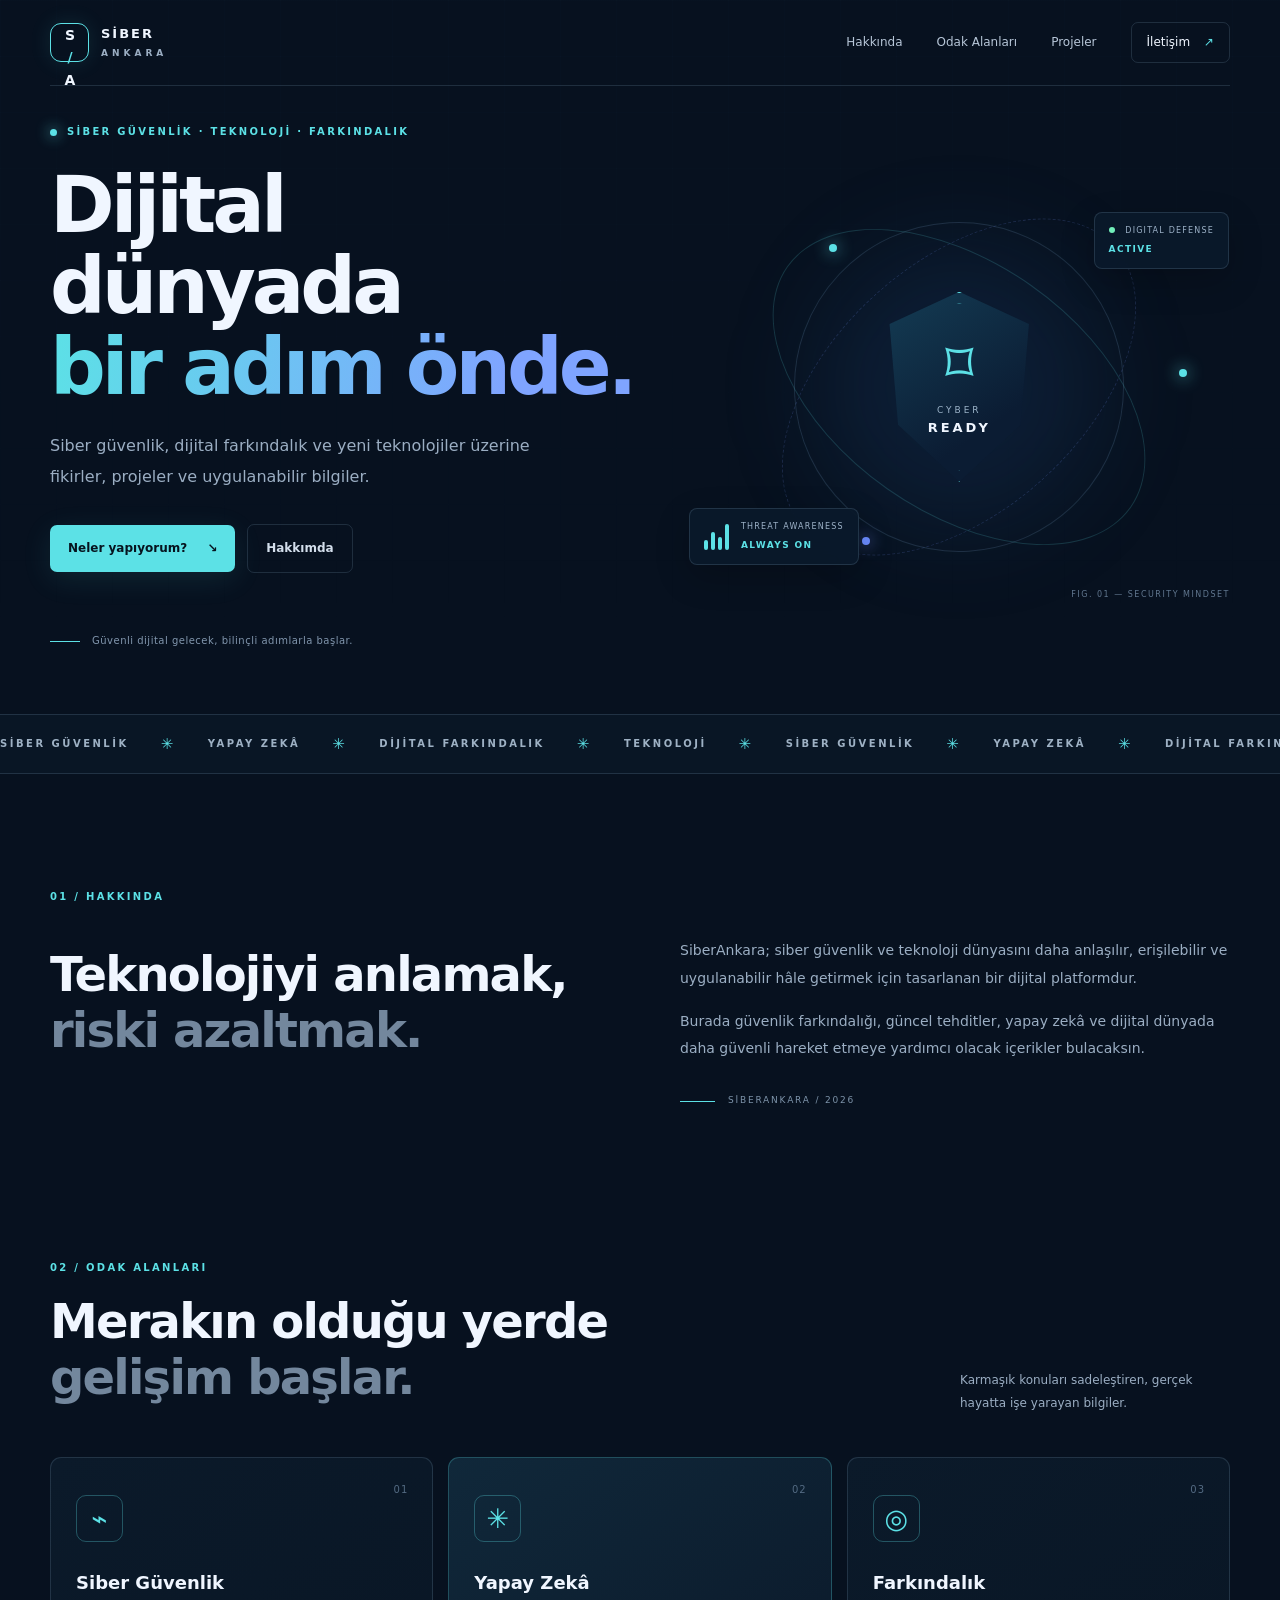
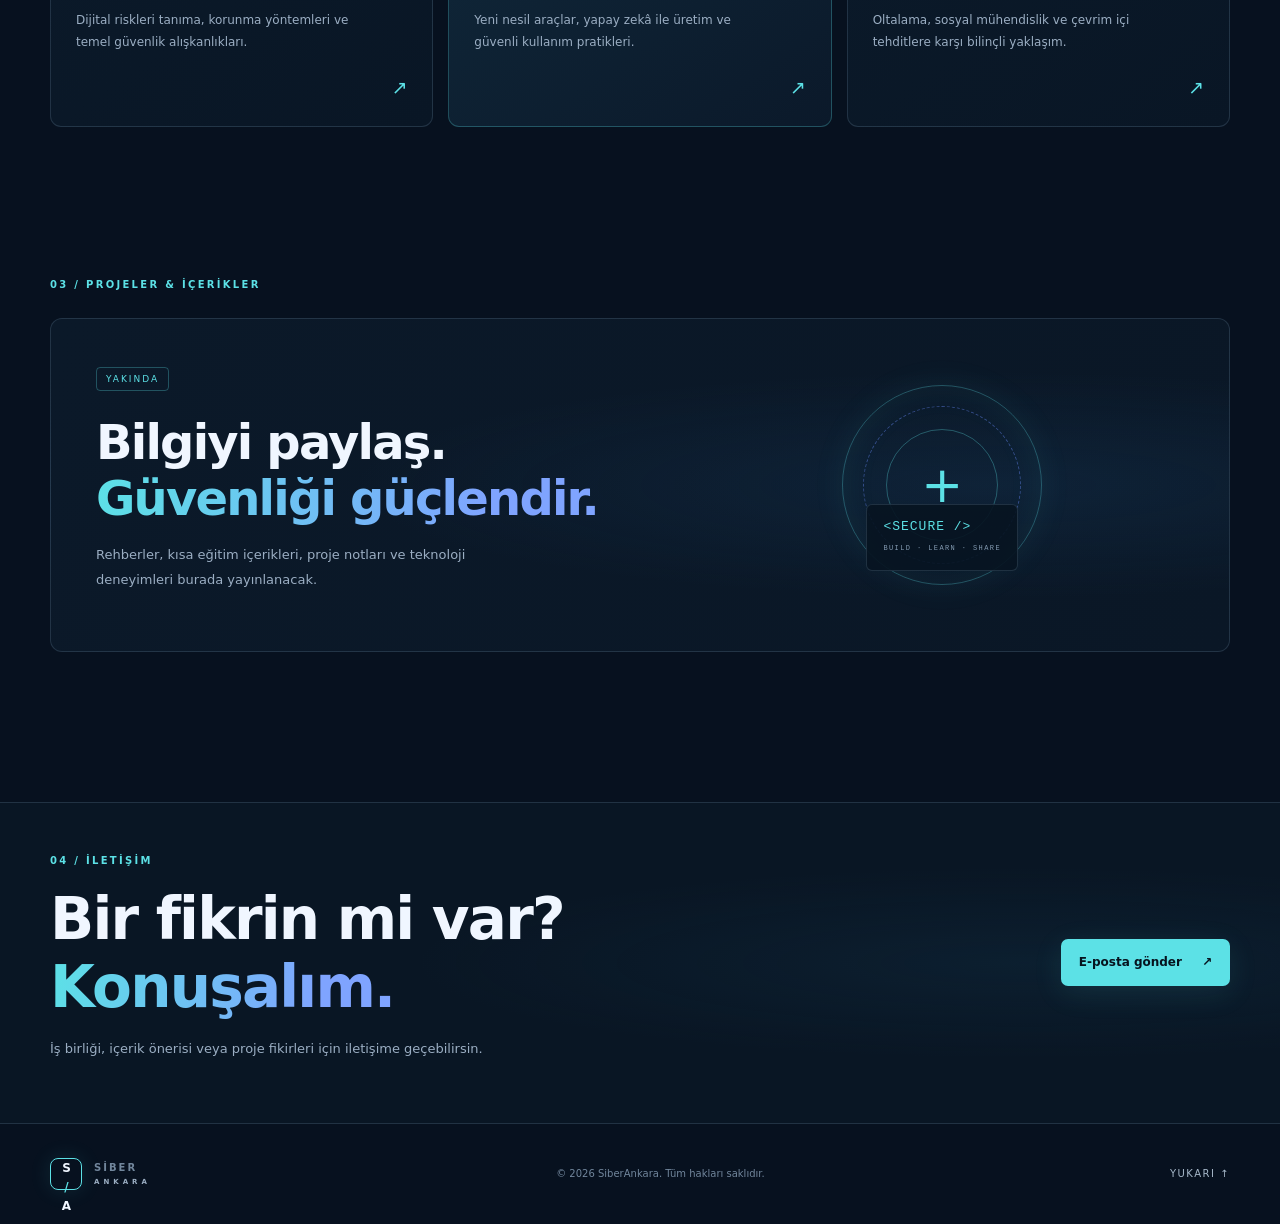
==== index.html @ e4a099ab "Add files via upload" ====
<!doctype html>
<html lang="tr">
<head>
  <meta charset="utf-8">
  <meta name="viewport" content="width=device-width, initial-scale=1">
  <meta name="theme-color" content="#07111f">
  <meta name="description" content="Siber güvenlik, dijital güvenlik ve teknoloji üzerine çalışmalar, içerikler ve projeler.">
  <title>SiberAnkara | Siber Güvenlik ve Teknoloji</title>
  <link rel="stylesheet" href="styles.css">
</head>
<body>
  <div class="grid-overlay" aria-hidden="true"></div>
  <header class="site-header">
    <a class="brand" href="#anasayfa" aria-label="SiberAnkara ana sayfa">
      <span class="brand-mark">S<span>/</span>A</span>
      <span class="brand-name">SİBER<span>ANKARA</span></span>
    </a>
    <button class="menu-toggle" aria-label="Menüyü aç/kapat" aria-expanded="false">☰</button>
    <nav class="nav">
      <a href="#hakkinda">Hakkında</a>
      <a href="#alanlar">Odak Alanları</a>
      <a href="#projeler">Projeler</a>
      <a class="nav-cta" href="#iletisim">İletişim <span>↗</span></a>
    </nav>
  </header>

  <main id="anasayfa">
    <section class="hero section-wrap">
      <div class="hero-copy">
        <div class="eyebrow"><span class="pulse"></span> SİBER GÜVENLİK · TEKNOLOJİ · FARKINDALIK</div>
        <h1>Dijital dünyada<br><span class="gradient-text">bir adım önde.</span></h1>
        <p class="hero-text">Siber güvenlik, dijital farkındalık ve yeni teknolojiler üzerine fikirler, projeler ve uygulanabilir bilgiler.</p>
        <div class="hero-actions">
          <a class="button button-primary" href="#alanlar">Neler yapıyorum? <span>↘</span></a>
          <a class="button button-quiet" href="#hakkinda">Hakkımda</a>
        </div>
        <div class="hero-footnote"><span class="tiny-line"></span> Güvenli dijital gelecek, bilinçli adımlarla başlar.</div>
      </div>
      <div class="hero-visual" aria-label="Soyut siber güvenlik görseli">
        <div class="orbit orbit-one"></div><div class="orbit orbit-two"></div><div class="orbit orbit-three"></div>
        <div class="core">
          <div class="core-shield">⌑</div>
          <div class="core-label">CYBER<br><strong>READY</strong></div>
        </div>
        <span class="node node-a"></span><span class="node node-b"></span><span class="node node-c"></span>
        <div class="float-card card-top"><span class="status-dot"></span> DIGITAL DEFENSE <b>ACTIVE</b></div>
        <div class="float-card card-bottom"><span class="mini-bars"><i></i><i></i><i></i><i></i></span><span>THREAT AWARENESS<br><b>ALWAYS ON</b></span></div>
        <div class="visual-caption">FIG. 01 — SECURITY MINDSET</div>
      </div>
    </section>

    <section class="ticker" aria-label="Konular">
      <div class="ticker-track"><span>SİBER GÜVENLİK</span><b>✳</b><span>YAPAY ZEKÂ</span><b>✳</b><span>DİJİTAL FARKINDALIK</span><b>✳</b><span>TEKNOLOJİ</span><b>✳</b><span>SİBER GÜVENLİK</span><b>✳</b><span>YAPAY ZEKÂ</span><b>✳</b><span>DİJİTAL FARKINDALIK</span><b>✳</b><span>TEKNOLOJİ</span><b>✳</b></div>
    </section>

    <section id="hakkinda" class="content-section section-wrap">
      <div class="section-label">01 / HAKKINDA</div>
      <div class="about-grid">
        <h2>Teknolojiyi anlamak,<br><span class="muted">riski azaltmak.</span></h2>
        <div class="about-copy">
          <p>SiberAnkara; siber güvenlik ve teknoloji dünyasını daha anlaşılır, erişilebilir ve uygulanabilir hâle getirmek için tasarlanan bir dijital platformdur.</p>
          <p>Burada güvenlik farkındalığı, güncel tehditler, yapay zekâ ve dijital dünyada daha güvenli hareket etmeye yardımcı olacak içerikler bulacaksın.</p>
          <div class="signature"><span class="signature-line"></span><span>SİBERANKARA / 2026</span></div>
        </div>
      </div>
    </section>

    <section id="alanlar" class="content-section section-wrap">
      <div class="section-heading">
        <div><div class="section-label">02 / ODAK ALANLARI</div><h2>Merakın olduğu yerde<br><span class="muted">gelişim başlar.</span></h2></div>
        <p class="heading-note">Karmaşık konuları sadeleştiren, gerçek hayatta işe yarayan bilgiler.</p>
      </div>
      <div class="focus-grid">
        <article class="focus-card"><div class="card-index">01</div><div class="line-icon">⌁</div><h3>Siber Güvenlik</h3><p>Dijital riskleri tanıma, korunma yöntemleri ve temel güvenlik alışkanlıkları.</p><a href="#iletisim" aria-label="Siber Güvenlik hakkında iletişim">↗</a></article>
        <article class="focus-card featured"><div class="card-index">02</div><div class="line-icon">✳</div><h3>Yapay Zekâ</h3><p>Yeni nesil araçlar, yapay zekâ ile üretim ve güvenli kullanım pratikleri.</p><a href="#iletisim" aria-label="Yapay Zekâ hakkında iletişim">↗</a></article>
        <article class="focus-card"><div class="card-index">03</div><div class="line-icon">◎</div><h3>Farkındalık</h3><p>Oltalama, sosyal mühendislik ve çevrim içi tehditlere karşı bilinçli yaklaşım.</p><a href="#iletisim" aria-label="Farkındalık hakkında iletişim">↗</a></article>
      </div>
    </section>

    <section id="projeler" class="content-section section-wrap">
      <div class="section-label">03 / PROJELER & İÇERİKLER</div>
      <div class="project-panel">
        <div><span class="project-tag">YAKINDA</span><h2>Bilgiyi paylaş.<br><span class="gradient-text">Güvenliği güçlendir.</span></h2><p>Rehberler, kısa eğitim içerikleri, proje notları ve teknoloji deneyimleri burada yayınlanacak.</p></div>
        <div class="project-graphic"><div class="graphic-ring"></div><div class="graphic-cross">+</div><div class="graphic-code">&lt;SECURE /&gt;<br><span>BUILD · LEARN · SHARE</span></div></div>
      </div>
    </section>

    <section id="iletisim" class="contact-section">
      <div class="section-wrap contact-inner">
        <div><div class="section-label">04 / İLETİŞİM</div><h2>Bir fikrin mi var?<br><span class="gradient-text">Konuşalım.</span></h2><p>İş birliği, içerik önerisi veya proje fikirleri için iletişime geçebilirsin.</p></div>
        <a class="button button-primary contact-button" href="mailto:merhaba@siberankara.com">E-posta gönder <span>↗</span></a>
      </div>
    </section>
  </main>

  <footer class="site-footer section-wrap"><a class="brand footer-brand" href="#anasayfa"><span class="brand-mark">S<span>/</span>A</span><span class="brand-name">SİBER<span>ANKARA</span></span></a><span>© <span id="year"></span> SiberAnkara. Tüm hakları saklıdır.</span><a href="#anasayfa" class="back-top">YUKARI ↑</a></footer>
  <script src="script.js"></script>
</body>
</html>
---- styles.css ----
:root{--bg:#07111f;--panel:#0b1929;--panel2:#0e2033;--text:#f0f6ff;--muted:#9baec3;--cyan:#5ce1e6;--blue:#6b8cff;--line:rgba(153,190,220,.17);--max:1180px}
*{box-sizing:border-box}html{scroll-behavior:smooth;scroll-padding-top:90px}body{margin:0;background:var(--bg);color:var(--text);font-family:Inter,ui-sans-serif,system-ui,-apple-system,BlinkMacSystemFont,"Segoe UI",sans-serif;line-height:1.6;overflow-x:hidden}a{color:inherit;text-decoration:none}.grid-overlay{position:fixed;inset:0;pointer-events:none;opacity:.14;background-image:linear-gradient(rgba(94,144,180,.14) 1px,transparent 1px),linear-gradient(90deg,rgba(94,144,180,.14) 1px,transparent 1px);background-size:56px 56px;mask-image:linear-gradient(to bottom,black,transparent 82%);z-index:-1}.section-wrap{width:min(var(--max),calc(100% - 48px));margin-inline:auto}
.site-header{height:86px;display:flex;align-items:center;justify-content:space-between;width:min(var(--max),calc(100% - 48px));margin:auto;border-bottom:1px solid var(--line);position:relative;z-index:5}.brand{display:flex;align-items:center;gap:12px}.brand-mark{display:grid;place-items:center;width:39px;height:39px;border:1px solid var(--cyan);border-radius:11px;font-size:14px;font-weight:850;letter-spacing:-1px;color:var(--text);box-shadow:0 0 22px #5ce1e61c}.brand-mark span{color:var(--cyan)}.brand-name{font-size:13px;letter-spacing:2px;font-weight:800}.brand-name span{display:block;color:var(--muted);font-size:9px;letter-spacing:4px;margin-top:1px}.nav{display:flex;align-items:center;gap:34px;color:#b7c6d8;font-size:12px}.nav a{transition:color .2s}.nav a:hover{color:var(--cyan)}.nav-cta{border:1px solid var(--line);padding:10px 15px;border-radius:7px;color:var(--text)!important}.nav-cta span{color:var(--cyan);margin-left:10px}.menu-toggle{display:none;background:none;color:var(--text);border:0;font-size:25px}
.hero{min-height:620px;display:grid;grid-template-columns:1fr .92fr;align-items:center;gap:50px;padding-top:38px;padding-bottom:65px}.eyebrow,.section-label{font-size:10px;letter-spacing:2.3px;font-weight:750;color:var(--cyan)}.eyebrow{display:flex;align-items:center;gap:10px}.pulse{width:7px;height:7px;background:var(--cyan);border-radius:50%;box-shadow:0 0 14px var(--cyan)}h1{font-size:clamp(48px,6.1vw,78px);line-height:1.04;letter-spacing:-4px;margin:25px 0 23px;font-weight:760}.gradient-text{background:linear-gradient(100deg,var(--cyan),#7fa4ff 78%);-webkit-background-clip:text;background-clip:text;color:transparent}.hero-text{max-width:490px;color:var(--muted);font-size:16px;line-height:1.9}.hero-actions{display:flex;align-items:center;gap:12px;margin-top:32px}.button{display:inline-flex;align-items:center;justify-content:center;gap:20px;padding:14px 18px;border-radius:7px;font-size:12px;font-weight:750;transition:transform .2s,box-shadow .2s}.button:hover{transform:translateY(-2px)}.button-primary{color:#06131e;background:var(--cyan);box-shadow:0 7px 30px #5ce1e61a}.button-primary:hover{box-shadow:0 9px 35px #5ce1e63b}.button-quiet{border:1px solid var(--line);color:#d3deeb}.hero-footnote{display:flex;align-items:center;gap:12px;margin-top:60px;font-size:10px;color:#8297ae;letter-spacing:.5px}.tiny-line{height:1px;width:30px;background:var(--cyan)}
.hero-visual{height:430px;position:relative;display:grid;place-items:center;isolation:isolate}.hero-visual:before{content:"";position:absolute;width:280px;height:280px;border-radius:50%;background:#2960a329;filter:blur(48px);z-index:-1}.orbit{position:absolute;border:1px solid #7aa6ca30;border-radius:50%;transform:rotate(-25deg)}.orbit-one{width:330px;height:330px}.orbit-two{width:420px;height:250px;transform:rotate(35deg);border-color:#5ce1e62c}.orbit-three{width:250px;height:420px;transform:rotate(48deg);border-style:dashed;border-color:#7897ff2c}.core{width:170px;height:190px;display:flex;flex-direction:column;align-items:center;justify-content:center;clip-path:polygon(50% 0,91% 17%,86% 70%,50% 100%,14% 70%,9% 17%);background:linear-gradient(145deg,#143d55,#0b1c33 70%);border:1px solid #5ce1e6;filter:drop-shadow(0 0 28px #5ce1e62c);position:relative}.core:before{content:"";position:absolute;inset:10px;clip-path:polygon(50% 0,91% 17%,86% 70%,50% 100%,14% 70%,9% 17%);border:1px solid #5ce1e65c}.core-shield{font-size:56px;color:var(--cyan);line-height:1}.core-label{text-align:center;font-size:9px;letter-spacing:3px;color:#9db5ca;line-height:1.5;margin-top:12px}.core-label strong{color:var(--text);font-size:13px}.node{position:absolute;width:8px;height:8px;background:var(--cyan);border-radius:50%;box-shadow:0 0 16px var(--cyan)}.node-a{top:72px;left:26%}.node-b{right:8%;top:46%}.node-c{bottom:57px;left:32%;background:var(--blue);box-shadow:0 0 16px var(--blue)}.float-card{position:absolute;background:#0a1a2be8;border:1px solid var(--line);border-radius:8px;padding:12px 14px;font-size:8px;letter-spacing:1.2px;color:#9db2c8;box-shadow:0 12px 35px #0003;backdrop-filter:blur(12px)}.float-card b{display:block;color:var(--cyan);font-size:9px;margin-top:4px;letter-spacing:1.4px}.card-top{top:40px;right:0}.status-dot{display:inline-block;width:6px;height:6px;background:#72efba;border-radius:50%;margin-right:7px}.card-bottom{bottom:36px;left:0;display:flex;align-items:center;gap:12px}.mini-bars{height:28px;display:flex;align-items:end;gap:3px}.mini-bars i{display:block;width:4px;background:var(--cyan);border-radius:2px}.mini-bars i:nth-child(1){height:10px}.mini-bars i:nth-child(2){height:18px}.mini-bars i:nth-child(3){height:13px}.mini-bars i:nth-child(4){height:26px}.visual-caption{position:absolute;bottom:0;right:0;font-size:8px;letter-spacing:1.5px;color:#61778f}
.ticker{border-block:1px solid var(--line);overflow:hidden;background:#091625}.ticker-track{min-width:max-content;display:flex;align-items:center;justify-content:space-around;gap:32px;padding:17px 0;color:#9eb1c4;font-size:10px;letter-spacing:2.5px;font-weight:700}.ticker-track b{color:var(--cyan);font-size:15px}
.content-section{padding-top:115px;padding-bottom:35px}.about-grid{display:grid;grid-template-columns:1fr 1fr;gap:80px;margin-top:24px}h2{font-size:clamp(32px,4vw,48px);line-height:1.17;letter-spacing:-1.8px;margin:17px 0;font-weight:720}.muted{color:#73879d}.about-copy{padding-top:8px;color:var(--muted);font-size:14px;line-height:1.95}.about-copy p{margin:0 0 16px}.signature{display:flex;align-items:center;gap:13px;margin-top:30px;font-size:9px;letter-spacing:1.8px;color:#7e94aa}.signature-line{height:1px;width:35px;background:var(--cyan)}
.section-heading{display:flex;align-items:end;justify-content:space-between;gap:35px;margin-bottom:35px}.heading-note{max-width:270px;color:var(--muted);font-size:12px;line-height:1.9;margin:0 0 8px}.focus-grid{display:grid;grid-template-columns:repeat(3,1fr);gap:15px}.focus-card{min-height:270px;position:relative;padding:27px 25px;background:linear-gradient(145deg,#0b1a2a,#091625);border:1px solid var(--line);border-radius:11px;transition:transform .25s,border-color .25s}.focus-card:hover{transform:translateY(-5px);border-color:#5ce1e65e}.focus-card.featured{background:linear-gradient(145deg,#10283a,#0b192a);border-color:#5ce1e640}.card-index{position:absolute;top:24px;right:24px;color:#536a82;font-size:10px;letter-spacing:1px}.line-icon{width:47px;height:47px;border:1px solid #5ce1e64d;border-radius:10px;display:grid;place-items:center;font-size:27px;color:var(--cyan);margin:10px 0 27px}.focus-card h3{font-size:18px;margin:0 0 10px}.focus-card p{font-size:12px;color:var(--muted);line-height:1.8;max-width:285px}.focus-card>a{position:absolute;bottom:24px;right:25px;color:var(--cyan);font-size:19px}
.project-panel{margin-top:25px;border:1px solid var(--line);border-radius:12px;background:radial-gradient(ellipse at 80% 50%,#1c47703b,transparent 48%),linear-gradient(110deg,#0b1929,#0a1726);padding:45px;display:grid;grid-template-columns:1fr .8fr;align-items:center;min-height:310px;overflow:hidden}.project-tag{font-size:9px;letter-spacing:2px;color:var(--cyan);border:1px solid #5ce1e64a;border-radius:4px;padding:6px 9px}.project-panel h2{margin-top:24px}.project-panel p{color:var(--muted);font-size:13px;max-width:410px;line-height:1.9}.project-graphic{height:220px;position:relative;display:grid;place-items:center}.graphic-ring{width:200px;height:200px;border:1px solid #5ce1e64d;border-radius:50%;box-shadow:inset 0 0 35px #5ce1e610,0 0 35px #5ce1e610;position:absolute}.graphic-ring:before,.graphic-ring:after{content:"";position:absolute;inset:20px;border:1px dashed #6b8cff6b;border-radius:50%}.graphic-ring:after{inset:43px;border-style:solid;border-color:#5ce1e650}.graphic-cross{position:absolute;color:var(--cyan);font-size:50px;font-weight:200}.graphic-code{position:relative;margin-top:105px;background:#071421e8;border:1px solid var(--line);border-radius:6px;padding:12px 16px;font-family:ui-monospace,monospace;font-size:13px;letter-spacing:1px;color:var(--cyan)}.graphic-code span{font-size:7px;color:#839ab1;letter-spacing:1.4px}
.contact-section{margin-top:115px;border-block:1px solid var(--line);background:radial-gradient(ellipse at 80% 50%,#163f5a35,transparent 42%),#091624}.contact-inner{min-height:320px;display:flex;align-items:center;justify-content:space-between;gap:40px;padding-top:35px;padding-bottom:35px}.contact-inner h2{font-size:clamp(38px,5vw,58px)}.contact-inner p{color:var(--muted);font-size:13px}.contact-button{white-space:nowrap}
.site-footer{min-height:100px;display:flex;align-items:center;justify-content:space-between;gap:20px;color:#71869c;font-size:10px}.footer-brand .brand-mark{width:32px;height:32px;border-radius:8px;font-size:12px}.footer-brand .brand-name{font-size:10px}.footer-brand .brand-name span{font-size:7px}.back-top{letter-spacing:1.5px;color:#a6b8c9}
@media(max-width:800px){.hero{grid-template-columns:1fr;gap:10px;padding-top:75px}.hero-visual{height:390px;max-width:560px;width:100%;margin:auto}.hero-copy{max-width:650px}.hero-footnote{margin-top:35px}.about-grid{gap:30px}.section-heading{align-items:start;flex-direction:column;gap:5px}.heading-note{max-width:440px}.project-panel{padding:30px;grid-template-columns:1fr .7fr}.project-graphic{transform:scale(.8)}}
@media(max-width:600px){.section-wrap,.site-header{width:min(100% - 32px,var(--max))}.site-header{height:72px}.menu-toggle{display:block}.nav{display:none;position:absolute;top:71px;left:-16px;right:-16px;background:#091624;border-bottom:1px solid var(--line);padding:20px 24px;flex-direction:column;align-items:stretch;gap:18px}.nav.open{display:flex}.nav-cta{text-align:center}.hero{padding-top:55px;padding-bottom:45px;min-height:auto}h1{font-size:52px;letter-spacing:-3px}.hero-text{font-size:14px}.hero-visual{height:330px;transform:scale(.92);transform-origin:center}.orbit-one{width:270px;height:270px}.orbit-two{width:340px;height:210px}.orbit-three{height:340px;width:210px}.core{transform:scale(.85)}.card-top{right:-3px;top:20px}.card-bottom{left:-4px;bottom:24px}.content-section{padding-top:78px}.about-grid{grid-template-columns:1fr;gap:15px}.about-grid h2{margin-bottom:0}.focus-grid{grid-template-columns:1fr}.focus-card{min-height:230px}.focus-card p{max-width:400px}.project-panel{grid-template-columns:1fr;padding:27px;gap:0}.project-graphic{height:190px;margin-top:5px}.contact-section{margin-top:75px}.contact-inner{align-items:flex-start;flex-direction:column;justify-content:center;gap:18px;min-height:360px}.contact-inner h2{font-size:44px}.site-footer{padding-top:22px;padding-bottom:22px;flex-wrap:wrap}.site-footer>span{order:3;width:100%}}
@media(prefers-reduced-motion:reduce){html{scroll-behavior:auto}*,*:before,*:after{transition:none!important}}
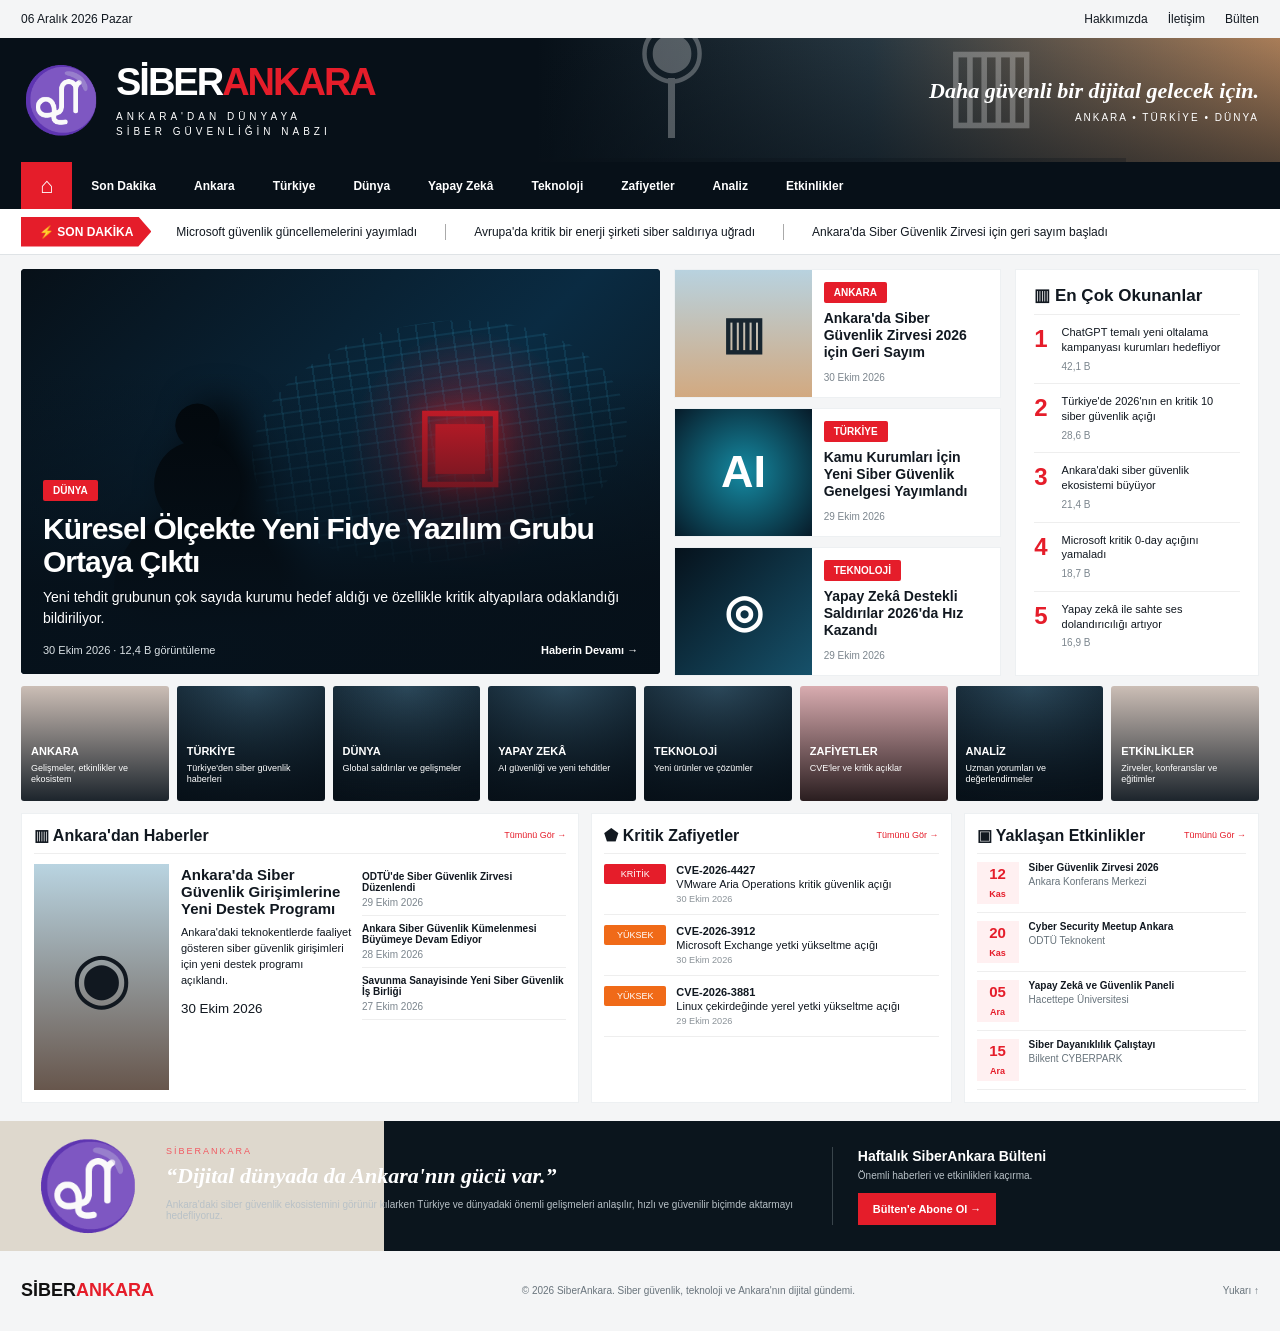
==== commit 69059161: "Add files via upload" ====
--- a/index.html
+++ b/index.html
@@ -3,97 +3,51 @@
 <head>
   <meta charset="utf-8">
   <meta name="viewport" content="width=device-width, initial-scale=1">
-  <meta name="theme-color" content="#07111f">
-  <meta name="description" content="Siber güvenlik, dijital güvenlik ve teknoloji üzerine çalışmalar, içerikler ve projeler.">
-  <title>SiberAnkara | Siber Güvenlik ve Teknoloji</title>
+  <meta name="theme-color" content="#071018">
+  <meta name="description" content="SiberAnkara; Ankara, Türkiye ve dünyadan siber güvenlik haberleri, kritik zafiyetler, yapay zekâ, teknoloji, analiz ve etkinlikleri takip eden bağımsız dijital yayın.">
+  <title>SiberAnkara | Ankara'dan Dünyaya Siber Güvenliğin Nabzı</title>
   <link rel="stylesheet" href="styles.css">
 </head>
 <body>
-  <div class="grid-overlay" aria-hidden="true"></div>
-  <header class="site-header">
-    <a class="brand" href="#anasayfa" aria-label="SiberAnkara ana sayfa">
-      <span class="brand-mark">S<span>/</span>A</span>
-      <span class="brand-name">SİBER<span>ANKARA</span></span>
-    </a>
-    <button class="menu-toggle" aria-label="Menüyü aç/kapat" aria-expanded="false">☰</button>
-    <nav class="nav">
-      <a href="#hakkinda">Hakkında</a>
-      <a href="#alanlar">Odak Alanları</a>
-      <a href="#projeler">Projeler</a>
-      <a class="nav-cta" href="#iletisim">İletişim <span>↗</span></a>
-    </nav>
+  <header>
+    <div class="topbar wrap"><span id="today">30 Ekim 2026</span><div><a href="#hakkimizda">Hakkımızda</a><a href="mailto:merhaba@siberankara.com">İletişim</a><a href="#bulten">Bülten</a></div></div>
+    <div class="masthead">
+      <div class="ankara-skyline" aria-hidden="true"><span class="tower">◉</span><span class="monument">▥</span></div>
+      <div class="wrap mast-inner">
+        <a class="brand" href="#"><span class="goat" aria-hidden="true">♑</span><span><b>SİBER<span>ANKARA</span></b><small>ANKARA'DAN DÜNYAYA<br>SİBER GÜVENLİĞİN NABZI</small></span></a>
+        <div class="mast-note"><strong>Daha güvenli bir dijital gelecek için.</strong><span>ANKARA • TÜRKİYE • DÜNYA</span></div>
+      </div>
+    </div>
+    <nav class="mainnav"><div class="wrap nav-inner"><button class="menu-toggle" aria-label="Menüyü aç" aria-expanded="false">☰</button><div class="nav-links"><a class="home" href="#">⌂</a><a href="#sondakika">Son Dakika</a><a href="#ankara">Ankara</a><a href="#turkiye">Türkiye</a><a href="#dunya">Dünya</a><a href="#yapayzeka">Yapay Zekâ</a><a href="#teknoloji">Teknoloji</a><a href="#zafiyetler">Zafiyetler</a><a href="#analiz">Analiz</a><a href="#etkinlikler">Etkinlikler</a></div></div></nav>
   </header>
 
-  <main id="anasayfa">
-    <section class="hero section-wrap">
-      <div class="hero-copy">
-        <div class="eyebrow"><span class="pulse"></span> SİBER GÜVENLİK · TEKNOLOJİ · FARKINDALIK</div>
-        <h1>Dijital dünyada<br><span class="gradient-text">bir adım önde.</span></h1>
-        <p class="hero-text">Siber güvenlik, dijital farkındalık ve yeni teknolojiler üzerine fikirler, projeler ve uygulanabilir bilgiler.</p>
-        <div class="hero-actions">
-          <a class="button button-primary" href="#alanlar">Neler yapıyorum? <span>↘</span></a>
-          <a class="button button-quiet" href="#hakkinda">Hakkımda</a>
-        </div>
-        <div class="hero-footnote"><span class="tiny-line"></span> Güvenli dijital gelecek, bilinçli adımlarla başlar.</div>
+  <main>
+    <section id="sondakika" class="breaking"><div class="wrap breaking-inner"><strong>⚡ SON DAKİKA</strong><div class="ticker"><span>Microsoft güvenlik güncellemelerini yayımladı</span><i></i><span>Avrupa'da kritik bir enerji şirketi siber saldırıya uğradı</span><i></i><span>Ankara'da Siber Güvenlik Zirvesi için geri sayım başladı</span></div></div></section>
+
+    <section class="wrap lead-grid">
+      <article id="dunya" class="hero-story"><div class="story-art world-art"><span class="lock">▣</span></div><div class="hero-overlay"><span class="tag">DÜNYA</span><h1>Küresel Ölçekte Yeni Fidye Yazılım Grubu Ortaya Çıktı</h1><p>Yeni tehdit grubunun çok sayıda kurumu hedef aldığı ve özellikle kritik altyapılara odaklandığı bildiriliyor.</p><div class="meta">30 Ekim 2026 · 12,4 B görüntüleme <a href="#">Haberin Devamı →</a></div></div></article>
+      <div class="side-stories">
+        <article><div class="thumb anitkabir">▥</div><div><span class="tag">ANKARA</span><h3>Ankara'da Siber Güvenlik Zirvesi 2026 için Geri Sayım</h3><small>30 Ekim 2026</small></div></article>
+        <article id="turkiye"><div class="thumb shield">AI</div><div><span class="tag">TÜRKİYE</span><h3>Kamu Kurumları İçin Yeni Siber Güvenlik Genelgesi Yayımlandı</h3><small>29 Ekim 2026</small></div></article>
+        <article id="yapayzeka"><div class="thumb robot">◎</div><div><span class="tag">TEKNOLOJİ</span><h3>Yapay Zekâ Destekli Saldırılar 2026'da Hız Kazandı</h3><small>29 Ekim 2026</small></div></article>
       </div>
-      <div class="hero-visual" aria-label="Soyut siber güvenlik görseli">
-        <div class="orbit orbit-one"></div><div class="orbit orbit-two"></div><div class="orbit orbit-three"></div>
-        <div class="core">
-          <div class="core-shield">⌑</div>
-          <div class="core-label">CYBER<br><strong>READY</strong></div>
-        </div>
-        <span class="node node-a"></span><span class="node node-b"></span><span class="node node-c"></span>
-        <div class="float-card card-top"><span class="status-dot"></span> DIGITAL DEFENSE <b>ACTIVE</b></div>
-        <div class="float-card card-bottom"><span class="mini-bars"><i></i><i></i><i></i><i></i></span><span>THREAT AWARENESS<br><b>ALWAYS ON</b></span></div>
-        <div class="visual-caption">FIG. 01 — SECURITY MINDSET</div>
-      </div>
+      <aside class="most-read"><h2>▥ En Çok Okunanlar</h2><ol><li><b>1</b><span>ChatGPT temalı yeni oltalama kampanyası kurumları hedefliyor<small>42,1 B</small></span></li><li><b>2</b><span>Türkiye'de 2026'nın en kritik 10 siber güvenlik açığı<small>28,6 B</small></span></li><li><b>3</b><span>Ankara'daki siber güvenlik ekosistemi büyüyor<small>21,4 B</small></span></li><li><b>4</b><span>Microsoft kritik 0-day açığını yamaladı<small>18,7 B</small></span></li><li><b>5</b><span>Yapay zekâ ile sahte ses dolandırıcılığı artıyor<small>16,9 B</small></span></li></ol></aside>
     </section>
 
-    <section class="ticker" aria-label="Konular">
-      <div class="ticker-track"><span>SİBER GÜVENLİK</span><b>✳</b><span>YAPAY ZEKÂ</span><b>✳</b><span>DİJİTAL FARKINDALIK</span><b>✳</b><span>TEKNOLOJİ</span><b>✳</b><span>SİBER GÜVENLİK</span><b>✳</b><span>YAPAY ZEKÂ</span><b>✳</b><span>DİJİTAL FARKINDALIK</span><b>✳</b><span>TEKNOLOJİ</span><b>✳</b></div>
+    <section class="wrap category-strip">
+      <a href="#ankara"><b>ANKARA</b><span>Gelişmeler, etkinlikler ve ekosistem</span></a><a href="#turkiye"><b>TÜRKİYE</b><span>Türkiye'den siber güvenlik haberleri</span></a><a href="#dunya"><b>DÜNYA</b><span>Global saldırılar ve gelişmeler</span></a><a href="#yapayzeka"><b>YAPAY ZEKÂ</b><span>AI güvenliği ve yeni tehditler</span></a><a id="teknoloji" href="#"><b>TEKNOLOJİ</b><span>Yeni ürünler ve çözümler</span></a><a href="#zafiyetler"><b>ZAFİYETLER</b><span>CVE'ler ve kritik açıklar</span></a><a id="analiz" href="#"><b>ANALİZ</b><span>Uzman yorumları ve değerlendirmeler</span></a><a href="#etkinlikler"><b>ETKİNLİKLER</b><span>Zirveler, konferanslar ve eğitimler</span></a>
     </section>
 
-    <section id="hakkinda" class="content-section section-wrap">
-      <div class="section-label">01 / HAKKINDA</div>
-      <div class="about-grid">
-        <h2>Teknolojiyi anlamak,<br><span class="muted">riski azaltmak.</span></h2>
-        <div class="about-copy">
-          <p>SiberAnkara; siber güvenlik ve teknoloji dünyasını daha anlaşılır, erişilebilir ve uygulanabilir hâle getirmek için tasarlanan bir dijital platformdur.</p>
-          <p>Burada güvenlik farkındalığı, güncel tehditler, yapay zekâ ve dijital dünyada daha güvenli hareket etmeye yardımcı olacak içerikler bulacaksın.</p>
-          <div class="signature"><span class="signature-line"></span><span>SİBERANKARA / 2026</span></div>
-        </div>
-      </div>
+    <section class="wrap dashboard">
+      <section id="ankara" class="panel news-panel"><div class="panel-title"><h2>▥ Ankara'dan Haberler</h2><a href="#">Tümünü Gör →</a></div><div class="featured-local"><div class="local-art"><span class="tower-icon">◉</span></div><div><h3>Ankara'da Siber Güvenlik Girişimlerine Yeni Destek Programı</h3><p>Ankara'daki teknokentlerde faaliyet gösteren siber güvenlik girişimleri için yeni destek programı açıklandı.</p><small>30 Ekim 2026</small></div></div><div class="mini-list"><p><b>ODTÜ'de Siber Güvenlik Zirvesi Düzenlendi</b><small>29 Ekim 2026</small></p><p><b>Ankara Siber Güvenlik Kümelenmesi Büyümeye Devam Ediyor</b><small>28 Ekim 2026</small></p><p><b>Savunma Sanayisinde Yeni Siber Güvenlik İş Birliği</b><small>27 Ekim 2026</small></p></div></section>
+      <section id="zafiyetler" class="panel vuln-panel"><div class="panel-title"><h2>⬟ Kritik Zafiyetler</h2><a href="#">Tümünü Gör →</a></div><div class="vuln"><span class="critical">KRİTİK</span><div><b>CVE-2026-4427</b><p>VMware Aria Operations kritik güvenlik açığı</p><small>30 Ekim 2026</small></div></div><div class="vuln"><span class="high">YÜKSEK</span><div><b>CVE-2026-3912</b><p>Microsoft Exchange yetki yükseltme açığı</p><small>30 Ekim 2026</small></div></div><div class="vuln"><span class="high">YÜKSEK</span><div><b>CVE-2026-3881</b><p>Linux çekirdeğinde yerel yetki yükseltme açığı</p><small>29 Ekim 2026</small></div></div></section>
+      <section id="etkinlikler" class="panel events-panel"><div class="panel-title"><h2>▣ Yaklaşan Etkinlikler</h2><a href="#">Tümünü Gör →</a></div><div class="event"><time>12<small>Kas</small></time><p><b>Siber Güvenlik Zirvesi 2026</b><span>Ankara Konferans Merkezi</span></p></div><div class="event"><time>20<small>Kas</small></time><p><b>Cyber Security Meetup Ankara</b><span>ODTÜ Teknokent</span></p></div><div class="event"><time>05<small>Ara</small></time><p><b>Yapay Zekâ ve Güvenlik Paneli</b><span>Hacettepe Üniversitesi</span></p></div><div class="event"><time>15<small>Ara</small></time><p><b>Siber Dayanıklılık Çalıştayı</b><span>Bilkent CYBERPARK</span></p></div></section>
     </section>
 
-    <section id="alanlar" class="content-section section-wrap">
-      <div class="section-heading">
-        <div><div class="section-label">02 / ODAK ALANLARI</div><h2>Merakın olduğu yerde<br><span class="muted">gelişim başlar.</span></h2></div>
-        <p class="heading-note">Karmaşık konuları sadeleştiren, gerçek hayatta işe yarayan bilgiler.</p>
-      </div>
-      <div class="focus-grid">
-        <article class="focus-card"><div class="card-index">01</div><div class="line-icon">⌁</div><h3>Siber Güvenlik</h3><p>Dijital riskleri tanıma, korunma yöntemleri ve temel güvenlik alışkanlıkları.</p><a href="#iletisim" aria-label="Siber Güvenlik hakkında iletişim">↗</a></article>
-        <article class="focus-card featured"><div class="card-index">02</div><div class="line-icon">✳</div><h3>Yapay Zekâ</h3><p>Yeni nesil araçlar, yapay zekâ ile üretim ve güvenli kullanım pratikleri.</p><a href="#iletisim" aria-label="Yapay Zekâ hakkında iletişim">↗</a></article>
-        <article class="focus-card"><div class="card-index">03</div><div class="line-icon">◎</div><h3>Farkındalık</h3><p>Oltalama, sosyal mühendislik ve çevrim içi tehditlere karşı bilinçli yaklaşım.</p><a href="#iletisim" aria-label="Farkındalık hakkında iletişim">↗</a></article>
-      </div>
-    </section>
-
-    <section id="projeler" class="content-section section-wrap">
-      <div class="section-label">03 / PROJELER & İÇERİKLER</div>
-      <div class="project-panel">
-        <div><span class="project-tag">YAKINDA</span><h2>Bilgiyi paylaş.<br><span class="gradient-text">Güvenliği güçlendir.</span></h2><p>Rehberler, kısa eğitim içerikleri, proje notları ve teknoloji deneyimleri burada yayınlanacak.</p></div>
-        <div class="project-graphic"><div class="graphic-ring"></div><div class="graphic-cross">+</div><div class="graphic-code">&lt;SECURE /&gt;<br><span>BUILD · LEARN · SHARE</span></div></div>
-      </div>
-    </section>
-
-    <section id="iletisim" class="contact-section">
-      <div class="section-wrap contact-inner">
-        <div><div class="section-label">04 / İLETİŞİM</div><h2>Bir fikrin mi var?<br><span class="gradient-text">Konuşalım.</span></h2><p>İş birliği, içerik önerisi veya proje fikirleri için iletişime geçebilirsin.</p></div>
-        <a class="button button-primary contact-button" href="mailto:merhaba@siberankara.com">E-posta gönder <span>↗</span></a>
-      </div>
-    </section>
+    <section id="hakkimizda" class="mission"><div class="wrap mission-inner"><div class="goat big">♑</div><div><span>SİBERANKARA</span><h2>“Dijital dünyada da Ankara'nın gücü var.”</h2><p>Ankara'daki siber güvenlik ekosistemini görünür kılarken Türkiye ve dünyadaki önemli gelişmeleri anlaşılır, hızlı ve güvenilir biçimde aktarmayı hedefliyoruz.</p></div><div id="bulten" class="newsletter"><b>Haftalık SiberAnkara Bülteni</b><p>Önemli haberleri ve etkinlikleri kaçırma.</p><a href="mailto:merhaba@siberankara.com?subject=SiberAnkara%20Bülten%20Aboneliği">Bülten'e Abone Ol →</a></div></div></section>
   </main>
 
-  <footer class="site-footer section-wrap"><a class="brand footer-brand" href="#anasayfa"><span class="brand-mark">S<span>/</span>A</span><span class="brand-name">SİBER<span>ANKARA</span></span></a><span>© <span id="year"></span> SiberAnkara. Tüm hakları saklıdır.</span><a href="#anasayfa" class="back-top">YUKARI ↑</a></footer>
+  <footer><div class="wrap footer-inner"><b>SİBER<span>ANKARA</span></b><p>© <span id="year"></span> SiberAnkara. Siber güvenlik, teknoloji ve Ankara'nın dijital gündemi.</p><a href="#">Yukarı ↑</a></div></footer>
   <script src="script.js"></script>
 </body>
-</html>+</html>
--- a/styles.css
+++ b/styles.css
@@ -1,14 +1 @@
-:root{--bg:#07111f;--panel:#0b1929;--panel2:#0e2033;--text:#f0f6ff;--muted:#9baec3;--cyan:#5ce1e6;--blue:#6b8cff;--line:rgba(153,190,220,.17);--max:1180px}
-*{box-sizing:border-box}html{scroll-behavior:smooth;scroll-padding-top:90px}body{margin:0;background:var(--bg);color:var(--text);font-family:Inter,ui-sans-serif,system-ui,-apple-system,BlinkMacSystemFont,"Segoe UI",sans-serif;line-height:1.6;overflow-x:hidden}a{color:inherit;text-decoration:none}.grid-overlay{position:fixed;inset:0;pointer-events:none;opacity:.14;background-image:linear-gradient(rgba(94,144,180,.14) 1px,transparent 1px),linear-gradient(90deg,rgba(94,144,180,.14) 1px,transparent 1px);background-size:56px 56px;mask-image:linear-gradient(to bottom,black,transparent 82%);z-index:-1}.section-wrap{width:min(var(--max),calc(100% - 48px));margin-inline:auto}
-.site-header{height:86px;display:flex;align-items:center;justify-content:space-between;width:min(var(--max),calc(100% - 48px));margin:auto;border-bottom:1px solid var(--line);position:relative;z-index:5}.brand{display:flex;align-items:center;gap:12px}.brand-mark{display:grid;place-items:center;width:39px;height:39px;border:1px solid var(--cyan);border-radius:11px;font-size:14px;font-weight:850;letter-spacing:-1px;color:var(--text);box-shadow:0 0 22px #5ce1e61c}.brand-mark span{color:var(--cyan)}.brand-name{font-size:13px;letter-spacing:2px;font-weight:800}.brand-name span{display:block;color:var(--muted);font-size:9px;letter-spacing:4px;margin-top:1px}.nav{display:flex;align-items:center;gap:34px;color:#b7c6d8;font-size:12px}.nav a{transition:color .2s}.nav a:hover{color:var(--cyan)}.nav-cta{border:1px solid var(--line);padding:10px 15px;border-radius:7px;color:var(--text)!important}.nav-cta span{color:var(--cyan);margin-left:10px}.menu-toggle{display:none;background:none;color:var(--text);border:0;font-size:25px}
-.hero{min-height:620px;display:grid;grid-template-columns:1fr .92fr;align-items:center;gap:50px;padding-top:38px;padding-bottom:65px}.eyebrow,.section-label{font-size:10px;letter-spacing:2.3px;font-weight:750;color:var(--cyan)}.eyebrow{display:flex;align-items:center;gap:10px}.pulse{width:7px;height:7px;background:var(--cyan);border-radius:50%;box-shadow:0 0 14px var(--cyan)}h1{font-size:clamp(48px,6.1vw,78px);line-height:1.04;letter-spacing:-4px;margin:25px 0 23px;font-weight:760}.gradient-text{background:linear-gradient(100deg,var(--cyan),#7fa4ff 78%);-webkit-background-clip:text;background-clip:text;color:transparent}.hero-text{max-width:490px;color:var(--muted);font-size:16px;line-height:1.9}.hero-actions{display:flex;align-items:center;gap:12px;margin-top:32px}.button{display:inline-flex;align-items:center;justify-content:center;gap:20px;padding:14px 18px;border-radius:7px;font-size:12px;font-weight:750;transition:transform .2s,box-shadow .2s}.button:hover{transform:translateY(-2px)}.button-primary{color:#06131e;background:var(--cyan);box-shadow:0 7px 30px #5ce1e61a}.button-primary:hover{box-shadow:0 9px 35px #5ce1e63b}.button-quiet{border:1px solid var(--line);color:#d3deeb}.hero-footnote{display:flex;align-items:center;gap:12px;margin-top:60px;font-size:10px;color:#8297ae;letter-spacing:.5px}.tiny-line{height:1px;width:30px;background:var(--cyan)}
-.hero-visual{height:430px;position:relative;display:grid;place-items:center;isolation:isolate}.hero-visual:before{content:"";position:absolute;width:280px;height:280px;border-radius:50%;background:#2960a329;filter:blur(48px);z-index:-1}.orbit{position:absolute;border:1px solid #7aa6ca30;border-radius:50%;transform:rotate(-25deg)}.orbit-one{width:330px;height:330px}.orbit-two{width:420px;height:250px;transform:rotate(35deg);border-color:#5ce1e62c}.orbit-three{width:250px;height:420px;transform:rotate(48deg);border-style:dashed;border-color:#7897ff2c}.core{width:170px;height:190px;display:flex;flex-direction:column;align-items:center;justify-content:center;clip-path:polygon(50% 0,91% 17%,86% 70%,50% 100%,14% 70%,9% 17%);background:linear-gradient(145deg,#143d55,#0b1c33 70%);border:1px solid #5ce1e6;filter:drop-shadow(0 0 28px #5ce1e62c);position:relative}.core:before{content:"";position:absolute;inset:10px;clip-path:polygon(50% 0,91% 17%,86% 70%,50% 100%,14% 70%,9% 17%);border:1px solid #5ce1e65c}.core-shield{font-size:56px;color:var(--cyan);line-height:1}.core-label{text-align:center;font-size:9px;letter-spacing:3px;color:#9db5ca;line-height:1.5;margin-top:12px}.core-label strong{color:var(--text);font-size:13px}.node{position:absolute;width:8px;height:8px;background:var(--cyan);border-radius:50%;box-shadow:0 0 16px var(--cyan)}.node-a{top:72px;left:26%}.node-b{right:8%;top:46%}.node-c{bottom:57px;left:32%;background:var(--blue);box-shadow:0 0 16px var(--blue)}.float-card{position:absolute;background:#0a1a2be8;border:1px solid var(--line);border-radius:8px;padding:12px 14px;font-size:8px;letter-spacing:1.2px;color:#9db2c8;box-shadow:0 12px 35px #0003;backdrop-filter:blur(12px)}.float-card b{display:block;color:var(--cyan);font-size:9px;margin-top:4px;letter-spacing:1.4px}.card-top{top:40px;right:0}.status-dot{display:inline-block;width:6px;height:6px;background:#72efba;border-radius:50%;margin-right:7px}.card-bottom{bottom:36px;left:0;display:flex;align-items:center;gap:12px}.mini-bars{height:28px;display:flex;align-items:end;gap:3px}.mini-bars i{display:block;width:4px;background:var(--cyan);border-radius:2px}.mini-bars i:nth-child(1){height:10px}.mini-bars i:nth-child(2){height:18px}.mini-bars i:nth-child(3){height:13px}.mini-bars i:nth-child(4){height:26px}.visual-caption{position:absolute;bottom:0;right:0;font-size:8px;letter-spacing:1.5px;color:#61778f}
-.ticker{border-block:1px solid var(--line);overflow:hidden;background:#091625}.ticker-track{min-width:max-content;display:flex;align-items:center;justify-content:space-around;gap:32px;padding:17px 0;color:#9eb1c4;font-size:10px;letter-spacing:2.5px;font-weight:700}.ticker-track b{color:var(--cyan);font-size:15px}
-.content-section{padding-top:115px;padding-bottom:35px}.about-grid{display:grid;grid-template-columns:1fr 1fr;gap:80px;margin-top:24px}h2{font-size:clamp(32px,4vw,48px);line-height:1.17;letter-spacing:-1.8px;margin:17px 0;font-weight:720}.muted{color:#73879d}.about-copy{padding-top:8px;color:var(--muted);font-size:14px;line-height:1.95}.about-copy p{margin:0 0 16px}.signature{display:flex;align-items:center;gap:13px;margin-top:30px;font-size:9px;letter-spacing:1.8px;color:#7e94aa}.signature-line{height:1px;width:35px;background:var(--cyan)}
-.section-heading{display:flex;align-items:end;justify-content:space-between;gap:35px;margin-bottom:35px}.heading-note{max-width:270px;color:var(--muted);font-size:12px;line-height:1.9;margin:0 0 8px}.focus-grid{display:grid;grid-template-columns:repeat(3,1fr);gap:15px}.focus-card{min-height:270px;position:relative;padding:27px 25px;background:linear-gradient(145deg,#0b1a2a,#091625);border:1px solid var(--line);border-radius:11px;transition:transform .25s,border-color .25s}.focus-card:hover{transform:translateY(-5px);border-color:#5ce1e65e}.focus-card.featured{background:linear-gradient(145deg,#10283a,#0b192a);border-color:#5ce1e640}.card-index{position:absolute;top:24px;right:24px;color:#536a82;font-size:10px;letter-spacing:1px}.line-icon{width:47px;height:47px;border:1px solid #5ce1e64d;border-radius:10px;display:grid;place-items:center;font-size:27px;color:var(--cyan);margin:10px 0 27px}.focus-card h3{font-size:18px;margin:0 0 10px}.focus-card p{font-size:12px;color:var(--muted);line-height:1.8;max-width:285px}.focus-card>a{position:absolute;bottom:24px;right:25px;color:var(--cyan);font-size:19px}
-.project-panel{margin-top:25px;border:1px solid var(--line);border-radius:12px;background:radial-gradient(ellipse at 80% 50%,#1c47703b,transparent 48%),linear-gradient(110deg,#0b1929,#0a1726);padding:45px;display:grid;grid-template-columns:1fr .8fr;align-items:center;min-height:310px;overflow:hidden}.project-tag{font-size:9px;letter-spacing:2px;color:var(--cyan);border:1px solid #5ce1e64a;border-radius:4px;padding:6px 9px}.project-panel h2{margin-top:24px}.project-panel p{color:var(--muted);font-size:13px;max-width:410px;line-height:1.9}.project-graphic{height:220px;position:relative;display:grid;place-items:center}.graphic-ring{width:200px;height:200px;border:1px solid #5ce1e64d;border-radius:50%;box-shadow:inset 0 0 35px #5ce1e610,0 0 35px #5ce1e610;position:absolute}.graphic-ring:before,.graphic-ring:after{content:"";position:absolute;inset:20px;border:1px dashed #6b8cff6b;border-radius:50%}.graphic-ring:after{inset:43px;border-style:solid;border-color:#5ce1e650}.graphic-cross{position:absolute;color:var(--cyan);font-size:50px;font-weight:200}.graphic-code{position:relative;margin-top:105px;background:#071421e8;border:1px solid var(--line);border-radius:6px;padding:12px 16px;font-family:ui-monospace,monospace;font-size:13px;letter-spacing:1px;color:var(--cyan)}.graphic-code span{font-size:7px;color:#839ab1;letter-spacing:1.4px}
-.contact-section{margin-top:115px;border-block:1px solid var(--line);background:radial-gradient(ellipse at 80% 50%,#163f5a35,transparent 42%),#091624}.contact-inner{min-height:320px;display:flex;align-items:center;justify-content:space-between;gap:40px;padding-top:35px;padding-bottom:35px}.contact-inner h2{font-size:clamp(38px,5vw,58px)}.contact-inner p{color:var(--muted);font-size:13px}.contact-button{white-space:nowrap}
-.site-footer{min-height:100px;display:flex;align-items:center;justify-content:space-between;gap:20px;color:#71869c;font-size:10px}.footer-brand .brand-mark{width:32px;height:32px;border-radius:8px;font-size:12px}.footer-brand .brand-name{font-size:10px}.footer-brand .brand-name span{font-size:7px}.back-top{letter-spacing:1.5px;color:#a6b8c9}
-@media(max-width:800px){.hero{grid-template-columns:1fr;gap:10px;padding-top:75px}.hero-visual{height:390px;max-width:560px;width:100%;margin:auto}.hero-copy{max-width:650px}.hero-footnote{margin-top:35px}.about-grid{gap:30px}.section-heading{align-items:start;flex-direction:column;gap:5px}.heading-note{max-width:440px}.project-panel{padding:30px;grid-template-columns:1fr .7fr}.project-graphic{transform:scale(.8)}}
-@media(max-width:600px){.section-wrap,.site-header{width:min(100% - 32px,var(--max))}.site-header{height:72px}.menu-toggle{display:block}.nav{display:none;position:absolute;top:71px;left:-16px;right:-16px;background:#091624;border-bottom:1px solid var(--line);padding:20px 24px;flex-direction:column;align-items:stretch;gap:18px}.nav.open{display:flex}.nav-cta{text-align:center}.hero{padding-top:55px;padding-bottom:45px;min-height:auto}h1{font-size:52px;letter-spacing:-3px}.hero-text{font-size:14px}.hero-visual{height:330px;transform:scale(.92);transform-origin:center}.orbit-one{width:270px;height:270px}.orbit-two{width:340px;height:210px}.orbit-three{height:340px;width:210px}.core{transform:scale(.85)}.card-top{right:-3px;top:20px}.card-bottom{left:-4px;bottom:24px}.content-section{padding-top:78px}.about-grid{grid-template-columns:1fr;gap:15px}.about-grid h2{margin-bottom:0}.focus-grid{grid-template-columns:1fr}.focus-card{min-height:230px}.focus-card p{max-width:400px}.project-panel{grid-template-columns:1fr;padding:27px;gap:0}.project-graphic{height:190px;margin-top:5px}.contact-section{margin-top:75px}.contact-inner{align-items:flex-start;flex-direction:column;justify-content:center;gap:18px;min-height:360px}.contact-inner h2{font-size:44px}.site-footer{padding-top:22px;padding-bottom:22px;flex-wrap:wrap}.site-footer>span{order:3;width:100%}}
-@media(prefers-reduced-motion:reduce){html{scroll-behavior:auto}*,*:before,*:after{transition:none!important}}
+:root{--ink:#071018;--ink2:#101b25;--red:#e51d2a;--paper:#f4f5f6;--white:#fff;--muted:#65717c;--line:#dfe3e6;--max:1480px}*{box-sizing:border-box}html{scroll-behavior:smooth}body{margin:0;background:var(--paper);color:#111820;font-family:Arial,"Segoe UI",sans-serif}a{color:inherit;text-decoration:none}.wrap{width:min(var(--max),calc(100% - 42px));margin:auto}.topbar{height:38px;display:flex;align-items:center;justify-content:space-between;font-size:12px}.topbar div{display:flex;gap:20px}.masthead{height:124px;background:linear-gradient(90deg,#071018 0 42%,#263640 68%,#a97d58 100%);color:#fff;position:relative;overflow:hidden}.masthead:after{content:"";position:absolute;inset:0;background:linear-gradient(180deg,transparent,#07101888)}.mast-inner{height:100%;position:relative;z-index:2;display:flex;align-items:center;justify-content:space-between}.brand{display:flex;align-items:center;gap:15px}.goat{font-size:64px;line-height:1;color:#fff;transform:scaleX(-1)}.brand b{font-size:38px;letter-spacing:-2px}.brand b span,footer b span{color:var(--red)}.brand small{display:block;font-size:10px;letter-spacing:4px;line-height:1.5;margin-top:5px}.mast-note{text-align:right;display:flex;flex-direction:column;gap:8px}.mast-note strong{font-family:Georgia,serif;font-style:italic;font-size:22px}.mast-note span{font-size:10px;letter-spacing:2px}.ankara-skyline{position:absolute;left:42%;right:12%;bottom:-18px;height:105px;opacity:.28;color:#fff;z-index:1;border-bottom:22px solid #0b141b}.tower{position:absolute;left:17%;bottom:20px;font-size:78px}.tower:after{content:"";display:block;width:7px;height:60px;background:#fff;margin:-15px auto 0}.monument{position:absolute;right:15%;bottom:18px;font-size:100px}.mainnav{background:var(--ink);color:#fff}.nav-inner{min-height:47px}.nav-links{display:flex;align-items:stretch;overflow:auto}.nav-links a{display:flex;align-items:center;padding:0 19px;height:47px;font-size:12px;font-weight:700;white-space:nowrap}.nav-links a:hover,.nav-links .home{background:var(--red)}.home{font-size:22px!important}.menu-toggle{display:none}.breaking{background:#fff;border-bottom:1px solid var(--line)}.breaking-inner{height:45px;display:flex;align-items:center;overflow:hidden}.breaking strong{height:30px;display:flex;align-items:center;background:var(--red);color:#fff;padding:0 18px;white-space:nowrap;font-size:12px;clip-path:polygon(0 0,90% 0,100% 50%,90% 100%,0 100%)}.ticker{display:flex;align-items:center;gap:28px;margin-left:25px;white-space:nowrap;font-size:12px}.ticker i{height:16px;width:1px;background:#aaa}.lead-grid{display:grid;grid-template-columns:minmax(0,2.15fr) 1.1fr .82fr;gap:14px;padding-top:14px}.hero-story{height:405px;position:relative;border-radius:4px;overflow:hidden;background:#071018;color:#fff}.story-art{position:absolute;inset:0;background:radial-gradient(circle at 70% 45%,#e51d2a77,transparent 24%),linear-gradient(135deg,#071018,#0a2b42 55%,#09131b)}.world-art:before{content:"";position:absolute;inset:13% 5% 28% 36%;background:repeating-linear-gradient(0deg,#35a6ce22 0 2px,transparent 2px 14px),repeating-linear-gradient(90deg,#35a6ce22 0 2px,transparent 2px 18px);border-radius:50%;transform:rotate(-8deg)}.world-art:after{content:"♟";position:absolute;left:8%;bottom:0;font-size:280px;color:#02070b;filter:drop-shadow(20px 0 18px #000)}.lock{position:absolute;right:24%;top:28%;font-size:100px;color:#e51d2a;text-shadow:0 0 30px #e51d2a}.hero-overlay{position:absolute;inset:0;padding:190px 22px 18px;background:linear-gradient(transparent 25%,#061019ed 78%);display:flex;flex-direction:column;justify-content:flex-end}.tag{display:inline-block;align-self:flex-start;background:var(--red);color:#fff;font-size:10px;font-weight:800;padding:5px 10px;border-radius:2px}.hero-overlay h1{font-size:30px;line-height:1.08;margin:12px 0 9px;letter-spacing:-1px}.hero-overlay p{font-size:14px;line-height:1.5;max-width:760px;margin:0}.meta{font-size:11px;margin-top:15px;color:#d9e0e4}.meta a{float:right;font-weight:700;color:#fff}.side-stories{display:grid;grid-template-rows:repeat(3,1fr);gap:10px}.side-stories article{background:#fff;display:grid;grid-template-columns:42% 1fr;gap:12px;min-height:0;border:1px solid #edf0f2}.thumb{display:grid;place-items:center;min-height:120px;background:#102536;color:#fff;font-size:45px;font-weight:800}.anitkabir{background:linear-gradient(#b8d2df,#d2a980);color:#182630}.shield{background:radial-gradient(circle,#158aa2,#071b29)}.robot{background:linear-gradient(135deg,#06121c,#16516a)}.side-stories article>div:last-child{padding:12px 10px 8px 0}.side-stories h3{font-size:14px;line-height:1.2;margin:7px 0}.side-stories small,.most-read small,.mini-list small{color:#7b858d;font-size:10px}.most-read{background:#fff;padding:15px 18px;border:1px solid #edf0f2}.most-read h2{font-size:17px;margin:0 0 8px}.most-read ol{list-style:none;padding:0;margin:0}.most-read li{display:flex;gap:14px;padding:10px 0;border-top:1px solid #eee}.most-read li>b{font-size:24px;color:var(--red)}.most-read li span{font-size:11px;line-height:1.35}.most-read li small{display:block;margin-top:5px}.category-strip{display:grid;grid-template-columns:repeat(8,1fr);gap:8px;margin-top:10px}.category-strip a{height:115px;padding:55px 10px 10px;color:#fff;background:linear-gradient(0deg,#071018e8,#10253555),radial-gradient(circle at 50% 0,#395a6d,#071018);border-radius:3px}.category-strip a:nth-child(1),.category-strip a:nth-child(8){background:linear-gradient(0deg,#071018e8,#7b503555)}.category-strip a:nth-child(6){background:linear-gradient(0deg,#16080ae8,#a2192355)}.category-strip b{font-size:11px}.category-strip span{display:block;font-size:9px;line-height:1.25;margin-top:4px}.dashboard{display:grid;grid-template-columns:1.55fr 1fr .82fr;gap:12px;margin-top:12px}.panel{background:#fff;border:1px solid #edf0f2;padding:12px}.panel-title{display:flex;align-items:center;justify-content:space-between;border-bottom:1px solid #eee;padding-bottom:8px}.panel-title h2{font-size:16px;margin:0}.panel-title a{font-size:9px;color:var(--red)}.news-panel{display:grid;grid-template-columns:1.4fr .9fr;grid-template-rows:auto 1fr;gap:10px}.news-panel .panel-title{grid-column:1/-1}.featured-local{display:grid;grid-template-columns:135px 1fr;gap:12px}.local-art{background:linear-gradient(#b9d4e1,#67564c);display:grid;place-items:center;min-height:135px}.tower-icon{font-size:70px}.featured-local h3{font-size:15px;margin:2px 0 8px}.featured-local p{font-size:11px;line-height:1.45;margin:0 0 10px}.mini-list p{font-size:10px;border-bottom:1px solid #eee;margin:0;padding:7px 0}.mini-list small{display:block;margin-top:4px}.vuln{display:flex;gap:10px;padding:10px 0;border-bottom:1px solid #eee;font-size:11px}.vuln span{height:20px;min-width:62px;display:grid;place-items:center;color:#fff;font-size:9px;border-radius:2px}.critical{background:var(--red)}.high{background:#f06a18}.vuln p{margin:2px 0}.vuln small{color:#8a9298}.event{display:flex;gap:10px;padding:8px 0;border-bottom:1px solid #eee}.event time{width:42px;height:42px;background:#fff0f1;color:var(--red);display:grid;place-items:center;font-weight:800;font-size:15px;line-height:1}.event time small{font-size:9px}.event p{margin:0;font-size:10px}.event p span{display:block;color:#68747c;margin-top:3px}.mission{margin-top:18px;background:linear-gradient(90deg,#ded8cd 0 30%,#0b151d 30%);color:#fff}.mission-inner{min-height:130px;display:grid;grid-template-columns:120px 1.2fr .8fr;gap:25px;align-items:center}.goat.big{font-size:85px;color:#111}.mission h2{font-family:Georgia,serif;font-style:italic;font-size:22px;margin:5px 0}.mission p{font-size:10px;color:#b8c1c7;max-width:650px}.mission span{font-size:9px;color:#f15a62;letter-spacing:2px}.newsletter{border-left:1px solid #39444b;padding-left:25px}.newsletter b{font-size:14px}.newsletter p{margin:5px 0 12px}.newsletter a{display:inline-block;background:var(--red);padding:10px 15px;font-size:11px;font-weight:700}.footer-inner{height:80px;display:flex;align-items:center;justify-content:space-between;font-size:10px;color:#69747c}.footer-inner b{font-size:18px;color:#111}.footer-inner p{margin:0}@media(max-width:1050px){.lead-grid{grid-template-columns:1.6fr 1fr}.most-read{grid-column:1/-1}.most-read ol{display:grid;grid-template-columns:repeat(5,1fr);gap:10px}.most-read li{border-top:0}.category-strip{grid-template-columns:repeat(4,1fr)}.dashboard{grid-template-columns:1fr 1fr}.events-panel{grid-column:1/-1}.nav-links a{padding-inline:12px}.mast-note{display:none}}@media(max-width:700px){.wrap{width:min(100% - 24px,var(--max))}.topbar div a:not(:last-child){display:none}.masthead{height:105px}.brand b{font-size:29px}.brand small{letter-spacing:2.3px}.goat{font-size:50px}.menu-toggle{display:block;background:var(--ink);color:#fff;border:0;height:47px;font-size:20px}.nav-inner{position:relative}.nav-links{display:none;position:absolute;z-index:20;left:0;right:0;top:47px;background:#071018;flex-direction:column}.nav-links.open{display:flex}.nav-links a{height:40px}.breaking-inner{height:40px}.ticker{font-size:10px}.lead-grid{grid-template-columns:1fr}.hero-story{height:390px}.side-stories{grid-template-rows:none}.most-read{grid-column:auto}.most-read ol{grid-template-columns:1fr}.category-strip{grid-template-columns:repeat(2,1fr)}.dashboard{grid-template-columns:1fr}.news-panel{grid-template-columns:1fr}.news-panel .panel-title{grid-column:auto}.featured-local{grid-template-columns:110px 1fr}.events-panel{grid-column:auto}.mission{background:#0b151d}.mission-inner{grid-template-columns:1fr;padding-block:28px}.goat.big{display:none}.newsletter{border-left:0;border-top:1px solid #39444b;padding:18px 0 0}.footer-inner{height:auto;min-height:100px;gap:15px;flex-wrap:wrap}.footer-inner p{order:3;width:100%;padding-bottom:15px}.hero-overlay h1{font-size:25px}}
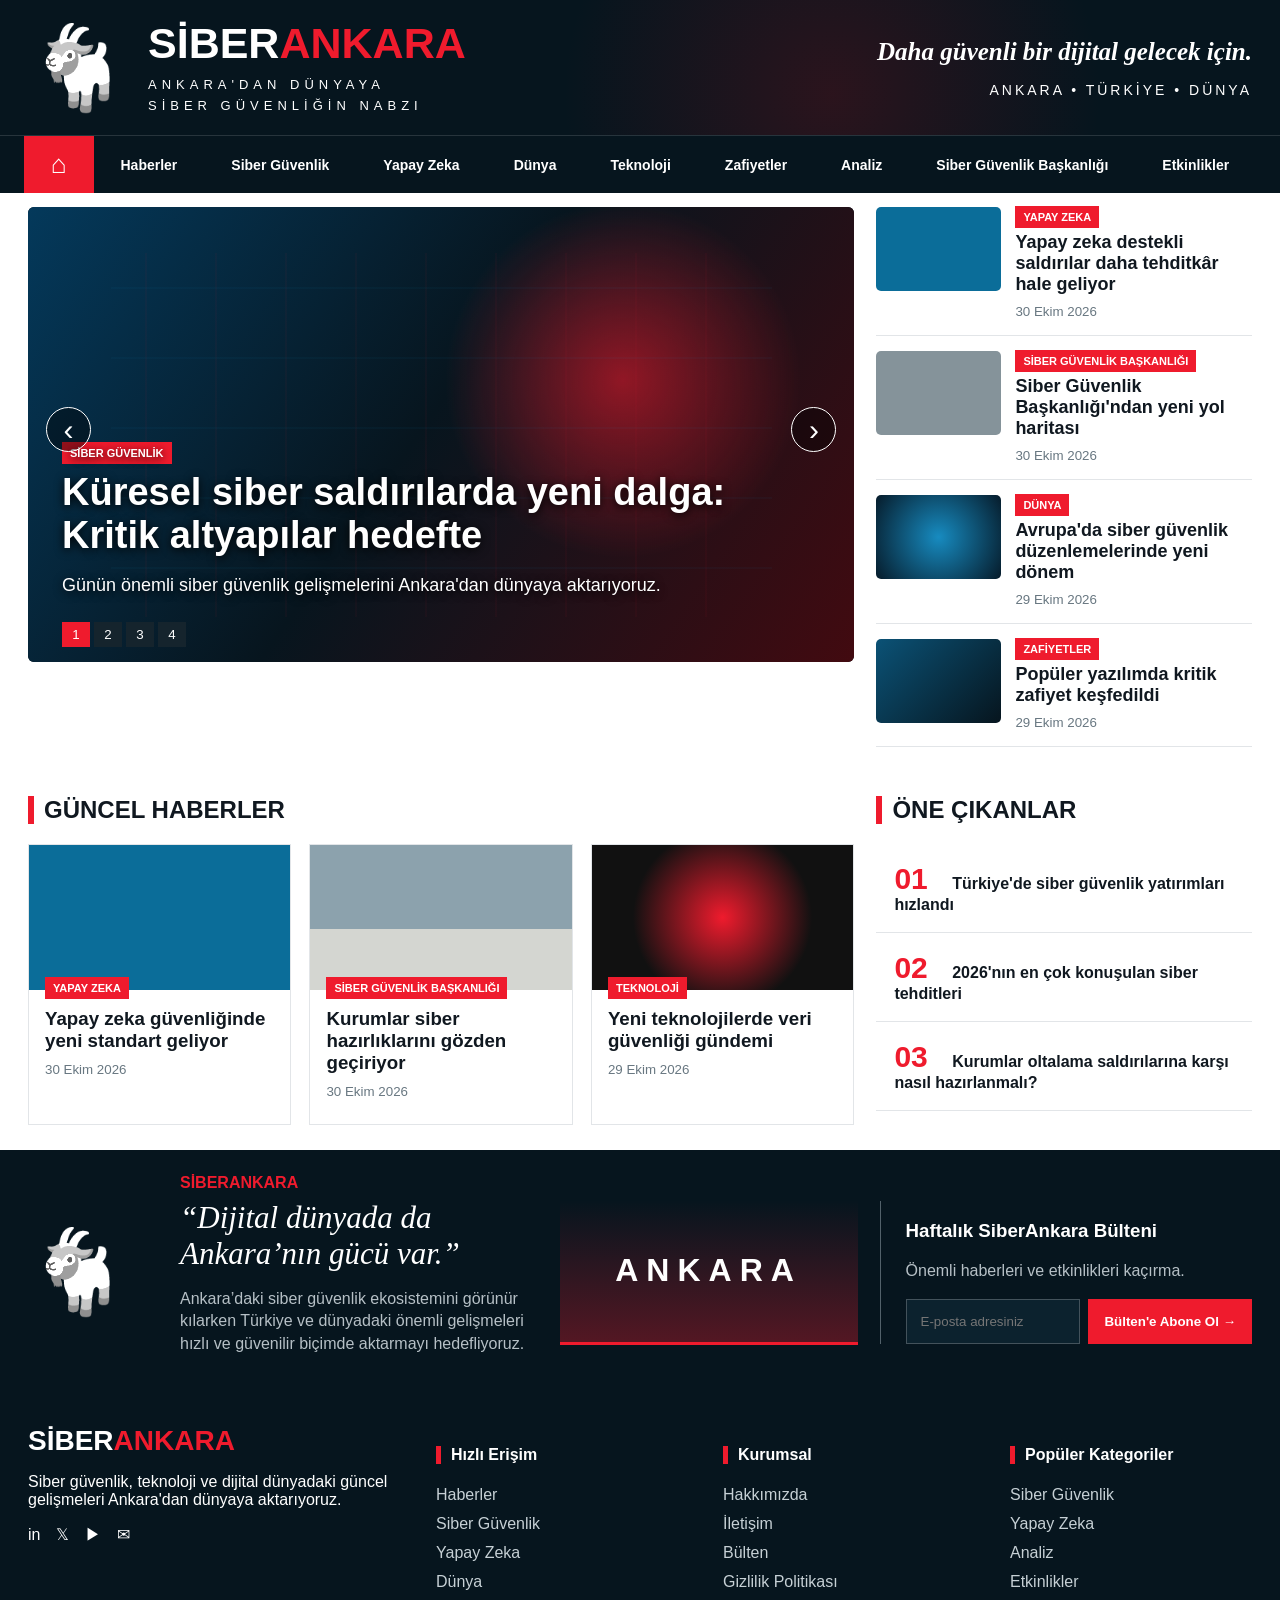
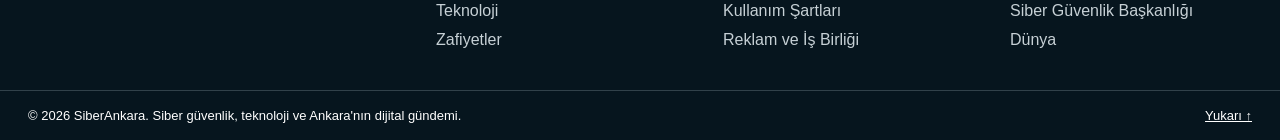
==== commit 4fbe9706: "Add files via upload" ====
--- a/index.html
+++ b/index.html
@@ -1,53 +1,15 @@
-<!doctype html>
-<html lang="tr">
-<head>
-  <meta charset="utf-8">
-  <meta name="viewport" content="width=device-width, initial-scale=1">
-  <meta name="theme-color" content="#071018">
-  <meta name="description" content="SiberAnkara; Ankara, Türkiye ve dünyadan siber güvenlik haberleri, kritik zafiyetler, yapay zekâ, teknoloji, analiz ve etkinlikleri takip eden bağımsız dijital yayın.">
-  <title>SiberAnkara | Ankara'dan Dünyaya Siber Güvenliğin Nabzı</title>
-  <link rel="stylesheet" href="styles.css">
-</head>
-<body>
-  <header>
-    <div class="topbar wrap"><span id="today">30 Ekim 2026</span><div><a href="#hakkimizda">Hakkımızda</a><a href="mailto:merhaba@siberankara.com">İletişim</a><a href="#bulten">Bülten</a></div></div>
-    <div class="masthead">
-      <div class="ankara-skyline" aria-hidden="true"><span class="tower">◉</span><span class="monument">▥</span></div>
-      <div class="wrap mast-inner">
-        <a class="brand" href="#"><span class="goat" aria-hidden="true">♑</span><span><b>SİBER<span>ANKARA</span></b><small>ANKARA'DAN DÜNYAYA<br>SİBER GÜVENLİĞİN NABZI</small></span></a>
-        <div class="mast-note"><strong>Daha güvenli bir dijital gelecek için.</strong><span>ANKARA • TÜRKİYE • DÜNYA</span></div>
-      </div>
-    </div>
-    <nav class="mainnav"><div class="wrap nav-inner"><button class="menu-toggle" aria-label="Menüyü aç" aria-expanded="false">☰</button><div class="nav-links"><a class="home" href="#">⌂</a><a href="#sondakika">Son Dakika</a><a href="#ankara">Ankara</a><a href="#turkiye">Türkiye</a><a href="#dunya">Dünya</a><a href="#yapayzeka">Yapay Zekâ</a><a href="#teknoloji">Teknoloji</a><a href="#zafiyetler">Zafiyetler</a><a href="#analiz">Analiz</a><a href="#etkinlikler">Etkinlikler</a></div></div></nav>
-  </header>
-
-  <main>
-    <section id="sondakika" class="breaking"><div class="wrap breaking-inner"><strong>⚡ SON DAKİKA</strong><div class="ticker"><span>Microsoft güvenlik güncellemelerini yayımladı</span><i></i><span>Avrupa'da kritik bir enerji şirketi siber saldırıya uğradı</span><i></i><span>Ankara'da Siber Güvenlik Zirvesi için geri sayım başladı</span></div></div></section>
-
-    <section class="wrap lead-grid">
-      <article id="dunya" class="hero-story"><div class="story-art world-art"><span class="lock">▣</span></div><div class="hero-overlay"><span class="tag">DÜNYA</span><h1>Küresel Ölçekte Yeni Fidye Yazılım Grubu Ortaya Çıktı</h1><p>Yeni tehdit grubunun çok sayıda kurumu hedef aldığı ve özellikle kritik altyapılara odaklandığı bildiriliyor.</p><div class="meta">30 Ekim 2026 · 12,4 B görüntüleme <a href="#">Haberin Devamı →</a></div></div></article>
-      <div class="side-stories">
-        <article><div class="thumb anitkabir">▥</div><div><span class="tag">ANKARA</span><h3>Ankara'da Siber Güvenlik Zirvesi 2026 için Geri Sayım</h3><small>30 Ekim 2026</small></div></article>
-        <article id="turkiye"><div class="thumb shield">AI</div><div><span class="tag">TÜRKİYE</span><h3>Kamu Kurumları İçin Yeni Siber Güvenlik Genelgesi Yayımlandı</h3><small>29 Ekim 2026</small></div></article>
-        <article id="yapayzeka"><div class="thumb robot">◎</div><div><span class="tag">TEKNOLOJİ</span><h3>Yapay Zekâ Destekli Saldırılar 2026'da Hız Kazandı</h3><small>29 Ekim 2026</small></div></article>
-      </div>
-      <aside class="most-read"><h2>▥ En Çok Okunanlar</h2><ol><li><b>1</b><span>ChatGPT temalı yeni oltalama kampanyası kurumları hedefliyor<small>42,1 B</small></span></li><li><b>2</b><span>Türkiye'de 2026'nın en kritik 10 siber güvenlik açığı<small>28,6 B</small></span></li><li><b>3</b><span>Ankara'daki siber güvenlik ekosistemi büyüyor<small>21,4 B</small></span></li><li><b>4</b><span>Microsoft kritik 0-day açığını yamaladı<small>18,7 B</small></span></li><li><b>5</b><span>Yapay zekâ ile sahte ses dolandırıcılığı artıyor<small>16,9 B</small></span></li></ol></aside>
-    </section>
-
-    <section class="wrap category-strip">
-      <a href="#ankara"><b>ANKARA</b><span>Gelişmeler, etkinlikler ve ekosistem</span></a><a href="#turkiye"><b>TÜRKİYE</b><span>Türkiye'den siber güvenlik haberleri</span></a><a href="#dunya"><b>DÜNYA</b><span>Global saldırılar ve gelişmeler</span></a><a href="#yapayzeka"><b>YAPAY ZEKÂ</b><span>AI güvenliği ve yeni tehditler</span></a><a id="teknoloji" href="#"><b>TEKNOLOJİ</b><span>Yeni ürünler ve çözümler</span></a><a href="#zafiyetler"><b>ZAFİYETLER</b><span>CVE'ler ve kritik açıklar</span></a><a id="analiz" href="#"><b>ANALİZ</b><span>Uzman yorumları ve değerlendirmeler</span></a><a href="#etkinlikler"><b>ETKİNLİKLER</b><span>Zirveler, konferanslar ve eğitimler</span></a>
-    </section>
-
-    <section class="wrap dashboard">
-      <section id="ankara" class="panel news-panel"><div class="panel-title"><h2>▥ Ankara'dan Haberler</h2><a href="#">Tümünü Gör →</a></div><div class="featured-local"><div class="local-art"><span class="tower-icon">◉</span></div><div><h3>Ankara'da Siber Güvenlik Girişimlerine Yeni Destek Programı</h3><p>Ankara'daki teknokentlerde faaliyet gösteren siber güvenlik girişimleri için yeni destek programı açıklandı.</p><small>30 Ekim 2026</small></div></div><div class="mini-list"><p><b>ODTÜ'de Siber Güvenlik Zirvesi Düzenlendi</b><small>29 Ekim 2026</small></p><p><b>Ankara Siber Güvenlik Kümelenmesi Büyümeye Devam Ediyor</b><small>28 Ekim 2026</small></p><p><b>Savunma Sanayisinde Yeni Siber Güvenlik İş Birliği</b><small>27 Ekim 2026</small></p></div></section>
-      <section id="zafiyetler" class="panel vuln-panel"><div class="panel-title"><h2>⬟ Kritik Zafiyetler</h2><a href="#">Tümünü Gör →</a></div><div class="vuln"><span class="critical">KRİTİK</span><div><b>CVE-2026-4427</b><p>VMware Aria Operations kritik güvenlik açığı</p><small>30 Ekim 2026</small></div></div><div class="vuln"><span class="high">YÜKSEK</span><div><b>CVE-2026-3912</b><p>Microsoft Exchange yetki yükseltme açığı</p><small>30 Ekim 2026</small></div></div><div class="vuln"><span class="high">YÜKSEK</span><div><b>CVE-2026-3881</b><p>Linux çekirdeğinde yerel yetki yükseltme açığı</p><small>29 Ekim 2026</small></div></div></section>
-      <section id="etkinlikler" class="panel events-panel"><div class="panel-title"><h2>▣ Yaklaşan Etkinlikler</h2><a href="#">Tümünü Gör →</a></div><div class="event"><time>12<small>Kas</small></time><p><b>Siber Güvenlik Zirvesi 2026</b><span>Ankara Konferans Merkezi</span></p></div><div class="event"><time>20<small>Kas</small></time><p><b>Cyber Security Meetup Ankara</b><span>ODTÜ Teknokent</span></p></div><div class="event"><time>05<small>Ara</small></time><p><b>Yapay Zekâ ve Güvenlik Paneli</b><span>Hacettepe Üniversitesi</span></p></div><div class="event"><time>15<small>Ara</small></time><p><b>Siber Dayanıklılık Çalıştayı</b><span>Bilkent CYBERPARK</span></p></div></section>
-    </section>
-
-    <section id="hakkimizda" class="mission"><div class="wrap mission-inner"><div class="goat big">♑</div><div><span>SİBERANKARA</span><h2>“Dijital dünyada da Ankara'nın gücü var.”</h2><p>Ankara'daki siber güvenlik ekosistemini görünür kılarken Türkiye ve dünyadaki önemli gelişmeleri anlaşılır, hızlı ve güvenilir biçimde aktarmayı hedefliyoruz.</p></div><div id="bulten" class="newsletter"><b>Haftalık SiberAnkara Bülteni</b><p>Önemli haberleri ve etkinlikleri kaçırma.</p><a href="mailto:merhaba@siberankara.com?subject=SiberAnkara%20Bülten%20Aboneliği">Bülten'e Abone Ol →</a></div></div></section>
-  </main>
-
-  <footer><div class="wrap footer-inner"><b>SİBER<span>ANKARA</span></b><p>© <span id="year"></span> SiberAnkara. Siber güvenlik, teknoloji ve Ankara'nın dijital gündemi.</p><a href="#">Yukarı ↑</a></div></footer>
-  <script src="script.js"></script>
-</body>
-</html>
+<!doctype html><html lang="tr"><head><meta charset="utf-8"><meta name="viewport" content="width=device-width,initial-scale=1"><title>SiberAnkara</title><link rel="stylesheet" href="styles.css"></head><body>
+<header id="top"><div class="hero"><div class="goat">🐐</div><div><div class="logo">SİBER<span>ANKARA</span></div><div class="sub">ANKARA'DAN DÜNYAYA<br>SİBER GÜVENLİĞİN NABZI</div></div><div class="motto"><b>Daha güvenli bir dijital gelecek için.</b><small>ANKARA • TÜRKİYE • DÜNYA</small></div></div>
+<nav><a class="home" href="#top">⌂</a><a href="#haberler">Haberler</a><a href="#">Siber Güvenlik</a><a href="#">Yapay Zeka</a><a href="#">Dünya</a><a href="#">Teknoloji</a><a href="#">Zafiyetler</a><a href="#">Analiz</a><a href="#">Siber Güvenlik Başkanlığı</a><a href="#">Etkinlikler</a></nav></header>
+<main id="haberler"><section class="topgrid"><div class="slider">
+<div class="slide active"><div class="art a1"></div><div class="copy"><em>SİBER GÜVENLİK</em><h1>Küresel siber saldırılarda yeni dalga: Kritik altyapılar hedefte</h1><p>Günün önemli siber güvenlik gelişmelerini Ankara'dan dünyaya aktarıyoruz.</p></div></div>
+<div class="slide"><div class="art a2"></div><div class="copy"><em>YAPAY ZEKA</em><h1>Yapay zekâ güvenliğinde yeni dönem</h1><p>Yeni teknolojilerle tehdit ve savunma yöntemleri de değişiyor.</p></div></div>
+<div class="slide"><div class="art a3"></div><div class="copy"><em>ZAFİYETLER</em><h1>Kritik güvenlik açıkları yakından izleniyor</h1><p>Kurumların önceliklendirmesi gereken riskleri anlaşılır biçimde ele alıyoruz.</p></div></div>
+<div class="slide"><div class="art a4"></div><div class="copy"><em>ANKARA</em><h1>Başkentte siber güvenlik ekosistemi büyüyor</h1><p>Ankara'daki kurumlar, etkinlikler ve teknoloji gündemi SiberAnkara'da.</p></div></div>
+<button class="prev">‹</button><button class="next">›</button><div class="nums"></div></div>
+<aside class="side"><article><i class="pic p1"></i><div><em>YAPAY ZEKA</em><h3>Yapay zeka destekli saldırılar daha tehditkâr hale geliyor</h3><small>30 Ekim 2026</small></div></article><article><i class="pic p2"></i><div><em>SİBER GÜVENLİK BAŞKANLIĞI</em><h3>Siber Güvenlik Başkanlığı'ndan yeni yol haritası</h3><small>30 Ekim 2026</small></div></article><article><i class="pic p3"></i><div><em>DÜNYA</em><h3>Avrupa'da siber güvenlik düzenlemelerinde yeni dönem</h3><small>29 Ekim 2026</small></div></article><article><i class="pic p4"></i><div><em>ZAFİYETLER</em><h3>Popüler yazılımda kritik zafiyet keşfedildi</h3><small>29 Ekim 2026</small></div></article></aside></section>
+<section class="lower"><div><h2>GÜNCEL HABERLER</h2><div class="cards"><article><i class="cardpic c1"></i><em>YAPAY ZEKA</em><h3>Yapay zeka güvenliğinde yeni standart geliyor</h3><small>30 Ekim 2026</small></article><article><i class="cardpic c2"></i><em>SİBER GÜVENLİK BAŞKANLIĞI</em><h3>Kurumlar siber hazırlıklarını gözden geçiriyor</h3><small>30 Ekim 2026</small></article><article><i class="cardpic c3"></i><em>TEKNOLOJİ</em><h3>Yeni teknolojilerde veri güvenliği gündemi</h3><small>29 Ekim 2026</small></article></div></div>
+<aside class="popular"><h2>ÖNE ÇIKANLAR</h2><div><b>01</b> Türkiye'de siber güvenlik yatırımları hızlandı</div><div><b>02</b> 2026'nın en çok konuşulan siber tehditleri</div><div><b>03</b> Kurumlar oltalama saldırılarına karşı nasıl hazırlanmalı?</div></aside></section></main>
+<section class="newsletter"><div class="ng">🐐</div><div><label>SİBERANKARA</label><h2>“Dijital dünyada da<br>Ankara’nın gücü var.”</h2><p>Ankara’daki siber güvenlik ekosistemini görünür kılarken Türkiye ve dünyadaki önemli gelişmeleri hızlı ve güvenilir biçimde aktarmayı hedefliyoruz.</p></div><div class="ank">ANKARA</div><div class="signup"><h3>Haftalık SiberAnkara Bülteni</h3><p>Önemli haberleri ve etkinlikleri kaçırma.</p><form id="form"><input type="email" required placeholder="E-posta adresiniz"><button>Bülten'e Abone Ol →</button></form><small id="msg"></small></div></section>
+<footer><div class="fgrid"><div><div class="flogo">SİBER<span>ANKARA</span></div><p>Siber güvenlik, teknoloji ve dijital dünyadaki güncel gelişmeleri Ankara'dan dünyaya aktarıyoruz.</p><p>in　𝕏　▶　✉</p></div><div><h4>Hızlı Erişim</h4><a>Haberler</a><a>Siber Güvenlik</a><a>Yapay Zeka</a><a>Dünya</a><a>Teknoloji</a><a>Zafiyetler</a></div><div><h4>Kurumsal</h4><a>Hakkımızda</a><a>İletişim</a><a>Bülten</a><a>Gizlilik Politikası</a><a>Kullanım Şartları</a><a>Reklam ve İş Birliği</a></div><div><h4>Popüler Kategoriler</h4><a>Siber Güvenlik</a><a>Yapay Zeka</a><a>Analiz</a><a>Etkinlikler</a><a>Siber Güvenlik Başkanlığı</a><a>Dünya</a></div></div><div class="copyright">© 2026 SiberAnkara. Siber güvenlik, teknoloji ve Ankara'nın dijital gündemi. <a href="#top">Yukarı ↑</a></div></footer>
+<script src="script.js"></script></body></html>
--- a/styles.css
+++ b/styles.css
@@ -1 +1 @@
-:root{--ink:#071018;--ink2:#101b25;--red:#e51d2a;--paper:#f4f5f6;--white:#fff;--muted:#65717c;--line:#dfe3e6;--max:1480px}*{box-sizing:border-box}html{scroll-behavior:smooth}body{margin:0;background:var(--paper);color:#111820;font-family:Arial,"Segoe UI",sans-serif}a{color:inherit;text-decoration:none}.wrap{width:min(var(--max),calc(100% - 42px));margin:auto}.topbar{height:38px;display:flex;align-items:center;justify-content:space-between;font-size:12px}.topbar div{display:flex;gap:20px}.masthead{height:124px;background:linear-gradient(90deg,#071018 0 42%,#263640 68%,#a97d58 100%);color:#fff;position:relative;overflow:hidden}.masthead:after{content:"";position:absolute;inset:0;background:linear-gradient(180deg,transparent,#07101888)}.mast-inner{height:100%;position:relative;z-index:2;display:flex;align-items:center;justify-content:space-between}.brand{display:flex;align-items:center;gap:15px}.goat{font-size:64px;line-height:1;color:#fff;transform:scaleX(-1)}.brand b{font-size:38px;letter-spacing:-2px}.brand b span,footer b span{color:var(--red)}.brand small{display:block;font-size:10px;letter-spacing:4px;line-height:1.5;margin-top:5px}.mast-note{text-align:right;display:flex;flex-direction:column;gap:8px}.mast-note strong{font-family:Georgia,serif;font-style:italic;font-size:22px}.mast-note span{font-size:10px;letter-spacing:2px}.ankara-skyline{position:absolute;left:42%;right:12%;bottom:-18px;height:105px;opacity:.28;color:#fff;z-index:1;border-bottom:22px solid #0b141b}.tower{position:absolute;left:17%;bottom:20px;font-size:78px}.tower:after{content:"";display:block;width:7px;height:60px;background:#fff;margin:-15px auto 0}.monument{position:absolute;right:15%;bottom:18px;font-size:100px}.mainnav{background:var(--ink);color:#fff}.nav-inner{min-height:47px}.nav-links{display:flex;align-items:stretch;overflow:auto}.nav-links a{display:flex;align-items:center;padding:0 19px;height:47px;font-size:12px;font-weight:700;white-space:nowrap}.nav-links a:hover,.nav-links .home{background:var(--red)}.home{font-size:22px!important}.menu-toggle{display:none}.breaking{background:#fff;border-bottom:1px solid var(--line)}.breaking-inner{height:45px;display:flex;align-items:center;overflow:hidden}.breaking strong{height:30px;display:flex;align-items:center;background:var(--red);color:#fff;padding:0 18px;white-space:nowrap;font-size:12px;clip-path:polygon(0 0,90% 0,100% 50%,90% 100%,0 100%)}.ticker{display:flex;align-items:center;gap:28px;margin-left:25px;white-space:nowrap;font-size:12px}.ticker i{height:16px;width:1px;background:#aaa}.lead-grid{display:grid;grid-template-columns:minmax(0,2.15fr) 1.1fr .82fr;gap:14px;padding-top:14px}.hero-story{height:405px;position:relative;border-radius:4px;overflow:hidden;background:#071018;color:#fff}.story-art{position:absolute;inset:0;background:radial-gradient(circle at 70% 45%,#e51d2a77,transparent 24%),linear-gradient(135deg,#071018,#0a2b42 55%,#09131b)}.world-art:before{content:"";position:absolute;inset:13% 5% 28% 36%;background:repeating-linear-gradient(0deg,#35a6ce22 0 2px,transparent 2px 14px),repeating-linear-gradient(90deg,#35a6ce22 0 2px,transparent 2px 18px);border-radius:50%;transform:rotate(-8deg)}.world-art:after{content:"♟";position:absolute;left:8%;bottom:0;font-size:280px;color:#02070b;filter:drop-shadow(20px 0 18px #000)}.lock{position:absolute;right:24%;top:28%;font-size:100px;color:#e51d2a;text-shadow:0 0 30px #e51d2a}.hero-overlay{position:absolute;inset:0;padding:190px 22px 18px;background:linear-gradient(transparent 25%,#061019ed 78%);display:flex;flex-direction:column;justify-content:flex-end}.tag{display:inline-block;align-self:flex-start;background:var(--red);color:#fff;font-size:10px;font-weight:800;padding:5px 10px;border-radius:2px}.hero-overlay h1{font-size:30px;line-height:1.08;margin:12px 0 9px;letter-spacing:-1px}.hero-overlay p{font-size:14px;line-height:1.5;max-width:760px;margin:0}.meta{font-size:11px;margin-top:15px;color:#d9e0e4}.meta a{float:right;font-weight:700;color:#fff}.side-stories{display:grid;grid-template-rows:repeat(3,1fr);gap:10px}.side-stories article{background:#fff;display:grid;grid-template-columns:42% 1fr;gap:12px;min-height:0;border:1px solid #edf0f2}.thumb{display:grid;place-items:center;min-height:120px;background:#102536;color:#fff;font-size:45px;font-weight:800}.anitkabir{background:linear-gradient(#b8d2df,#d2a980);color:#182630}.shield{background:radial-gradient(circle,#158aa2,#071b29)}.robot{background:linear-gradient(135deg,#06121c,#16516a)}.side-stories article>div:last-child{padding:12px 10px 8px 0}.side-stories h3{font-size:14px;line-height:1.2;margin:7px 0}.side-stories small,.most-read small,.mini-list small{color:#7b858d;font-size:10px}.most-read{background:#fff;padding:15px 18px;border:1px solid #edf0f2}.most-read h2{font-size:17px;margin:0 0 8px}.most-read ol{list-style:none;padding:0;margin:0}.most-read li{display:flex;gap:14px;padding:10px 0;border-top:1px solid #eee}.most-read li>b{font-size:24px;color:var(--red)}.most-read li span{font-size:11px;line-height:1.35}.most-read li small{display:block;margin-top:5px}.category-strip{display:grid;grid-template-columns:repeat(8,1fr);gap:8px;margin-top:10px}.category-strip a{height:115px;padding:55px 10px 10px;color:#fff;background:linear-gradient(0deg,#071018e8,#10253555),radial-gradient(circle at 50% 0,#395a6d,#071018);border-radius:3px}.category-strip a:nth-child(1),.category-strip a:nth-child(8){background:linear-gradient(0deg,#071018e8,#7b503555)}.category-strip a:nth-child(6){background:linear-gradient(0deg,#16080ae8,#a2192355)}.category-strip b{font-size:11px}.category-strip span{display:block;font-size:9px;line-height:1.25;margin-top:4px}.dashboard{display:grid;grid-template-columns:1.55fr 1fr .82fr;gap:12px;margin-top:12px}.panel{background:#fff;border:1px solid #edf0f2;padding:12px}.panel-title{display:flex;align-items:center;justify-content:space-between;border-bottom:1px solid #eee;padding-bottom:8px}.panel-title h2{font-size:16px;margin:0}.panel-title a{font-size:9px;color:var(--red)}.news-panel{display:grid;grid-template-columns:1.4fr .9fr;grid-template-rows:auto 1fr;gap:10px}.news-panel .panel-title{grid-column:1/-1}.featured-local{display:grid;grid-template-columns:135px 1fr;gap:12px}.local-art{background:linear-gradient(#b9d4e1,#67564c);display:grid;place-items:center;min-height:135px}.tower-icon{font-size:70px}.featured-local h3{font-size:15px;margin:2px 0 8px}.featured-local p{font-size:11px;line-height:1.45;margin:0 0 10px}.mini-list p{font-size:10px;border-bottom:1px solid #eee;margin:0;padding:7px 0}.mini-list small{display:block;margin-top:4px}.vuln{display:flex;gap:10px;padding:10px 0;border-bottom:1px solid #eee;font-size:11px}.vuln span{height:20px;min-width:62px;display:grid;place-items:center;color:#fff;font-size:9px;border-radius:2px}.critical{background:var(--red)}.high{background:#f06a18}.vuln p{margin:2px 0}.vuln small{color:#8a9298}.event{display:flex;gap:10px;padding:8px 0;border-bottom:1px solid #eee}.event time{width:42px;height:42px;background:#fff0f1;color:var(--red);display:grid;place-items:center;font-weight:800;font-size:15px;line-height:1}.event time small{font-size:9px}.event p{margin:0;font-size:10px}.event p span{display:block;color:#68747c;margin-top:3px}.mission{margin-top:18px;background:linear-gradient(90deg,#ded8cd 0 30%,#0b151d 30%);color:#fff}.mission-inner{min-height:130px;display:grid;grid-template-columns:120px 1.2fr .8fr;gap:25px;align-items:center}.goat.big{font-size:85px;color:#111}.mission h2{font-family:Georgia,serif;font-style:italic;font-size:22px;margin:5px 0}.mission p{font-size:10px;color:#b8c1c7;max-width:650px}.mission span{font-size:9px;color:#f15a62;letter-spacing:2px}.newsletter{border-left:1px solid #39444b;padding-left:25px}.newsletter b{font-size:14px}.newsletter p{margin:5px 0 12px}.newsletter a{display:inline-block;background:var(--red);padding:10px 15px;font-size:11px;font-weight:700}.footer-inner{height:80px;display:flex;align-items:center;justify-content:space-between;font-size:10px;color:#69747c}.footer-inner b{font-size:18px;color:#111}.footer-inner p{margin:0}@media(max-width:1050px){.lead-grid{grid-template-columns:1.6fr 1fr}.most-read{grid-column:1/-1}.most-read ol{display:grid;grid-template-columns:repeat(5,1fr);gap:10px}.most-read li{border-top:0}.category-strip{grid-template-columns:repeat(4,1fr)}.dashboard{grid-template-columns:1fr 1fr}.events-panel{grid-column:1/-1}.nav-links a{padding-inline:12px}.mast-note{display:none}}@media(max-width:700px){.wrap{width:min(100% - 24px,var(--max))}.topbar div a:not(:last-child){display:none}.masthead{height:105px}.brand b{font-size:29px}.brand small{letter-spacing:2.3px}.goat{font-size:50px}.menu-toggle{display:block;background:var(--ink);color:#fff;border:0;height:47px;font-size:20px}.nav-inner{position:relative}.nav-links{display:none;position:absolute;z-index:20;left:0;right:0;top:47px;background:#071018;flex-direction:column}.nav-links.open{display:flex}.nav-links a{height:40px}.breaking-inner{height:40px}.ticker{font-size:10px}.lead-grid{grid-template-columns:1fr}.hero-story{height:390px}.side-stories{grid-template-rows:none}.most-read{grid-column:auto}.most-read ol{grid-template-columns:1fr}.category-strip{grid-template-columns:repeat(2,1fr)}.dashboard{grid-template-columns:1fr}.news-panel{grid-template-columns:1fr}.news-panel .panel-title{grid-column:auto}.featured-local{grid-template-columns:110px 1fr}.events-panel{grid-column:auto}.mission{background:#0b151d}.mission-inner{grid-template-columns:1fr;padding-block:28px}.goat.big{display:none}.newsletter{border-left:0;border-top:1px solid #39444b;padding:18px 0 0}.footer-inner{height:auto;min-height:100px;gap:15px;flex-wrap:wrap}.footer-inner p{order:3;width:100%;padding-bottom:15px}.hero-overlay h1{font-size:25px}}
+*{box-sizing:border-box}html{scroll-behavior:smooth}body{margin:0;font-family:Arial,sans-serif;color:#101820}header,.newsletter,footer{background:#06151e;color:white}.hero{max-width:1450px;margin:auto;min-height:135px;padding:12px 28px;display:flex;align-items:center;background:radial-gradient(circle at 65% 70%,#75111a55,transparent 32%)}.goat,.ng{font-size:82px;filter:grayscale(1) brightness(2);margin-right:18px}.logo,.flogo{font-size:43px;font-weight:900}.logo span,.flogo span{color:#ef1b2d}.sub{letter-spacing:5px;font-size:13px;line-height:1.6;margin-top:7px}.motto{margin-left:auto;text-align:right;font:italic 25px Georgia}.motto small{display:block;font:normal 14px Arial;letter-spacing:3px;margin-top:16px}nav{height:58px;display:flex;justify-content:center;border-top:1px solid #ffffff22;overflow:auto}nav a{color:white;text-decoration:none;white-space:nowrap;padding:0 27px;display:flex;align-items:center;font-weight:700;font-size:14px}nav a:hover{border-bottom:3px solid #ef1b2d}.home{background:#ef1b2d;font-size:26px}main{max-width:1450px;margin:14px auto;padding:0 28px}.topgrid,.lower{display:grid;grid-template-columns:2.2fr 1fr;gap:22px}.slider{height:455px;position:relative;overflow:hidden;border-radius:6px;background:#06151e}.slide{position:absolute;inset:0;opacity:0;transition:.4s}.slide.active{opacity:1}.art{position:absolute;inset:0}.a1{background:radial-gradient(circle at 72% 38%,#e21a2c99,transparent 27%),linear-gradient(125deg,#04395b,#07151e 48%,#420a10)}.a2{background:radial-gradient(circle at 30% 45%,#00a8e899,transparent 28%),linear-gradient(135deg,#06131d,#10364a,#29060a)}.a3{background:repeating-linear-gradient(120deg,#07131c 0 30px,#10222d 31px 32px)}.a4{background:linear-gradient(135deg,#102631,#7b111a)}.art:after{content:"";position:absolute;inset:10%;background:linear-gradient(90deg,transparent 49%,#ef1b2d22 50%,transparent 51%),linear-gradient(transparent 49%,#00a8e822 50%,transparent 51%);background-size:70px 70px}.copy{position:absolute;left:34px;right:30px;bottom:48px;color:white;text-shadow:0 2px 10px #000}.copy h1{font-size:38px;max-width:800px;margin:10px 0}.copy p{font-size:18px;max-width:760px}.copy em,.side em,.cards em{font-style:normal;background:#ef1b2d;color:white;font-size:11px;font-weight:800;padding:5px 8px}.prev,.next{position:absolute;z-index:5;top:44%;border:1px solid white;border-radius:50%;width:45px;height:45px;background:#0006;color:white;font-size:30px}.prev{left:18px}.next{right:18px}.nums{position:absolute;z-index:6;left:34px;bottom:15px;display:flex;gap:4px}.nums button{border:0;background:#15242d;color:white;width:28px;height:25px}.nums .active{background:#ef1b2d}.side article{display:grid;grid-template-columns:125px 1fr;gap:14px;padding-bottom:15px;margin-bottom:15px;border-bottom:1px solid #e2e5e8}.pic{height:84px;border-radius:5px;background:#0b6d99}.p2{background:#85939a}.p3{background:radial-gradient(circle,#178bc0,#061b2a)}.p4{background:linear-gradient(135deg,#0b5276,#06151e)}.side h3{margin:7px 0;font-size:18px}.side small,.cards small{color:#687781}.lower{margin-top:14px}.lower h2{border-left:6px solid #ef1b2d;padding-left:10px}.cards{display:grid;grid-template-columns:repeat(3,1fr);gap:18px}.cards article{border:1px solid #e2e5e8;padding-bottom:15px}.cardpic{display:block;height:145px;background:#0b6d99}.c2{background:linear-gradient(#8ca2ad 58%,#d4d6d1 58%)}.c3{background:radial-gradient(circle,#ef1b2d,#111 60%)}.cards em{position:relative;top:-12px;margin-left:16px}.cards h3,.cards small{display:block;margin:0 16px 10px}.popular div{padding:18px;border-bottom:1px solid #e2e5e8;font-weight:700}.popular b{color:#ef1b2d;font-size:30px;margin-right:20px}.newsletter{margin-top:25px;display:grid;grid-template-columns:130px 1.2fr 1fr 1.25fr;gap:22px;align-items:center;padding:24px max(28px,calc((100vw - 1394px)/2))}.newsletter label{color:#ef1b2d;font-weight:bold}.newsletter h2{font:italic 31px Georgia;margin:8px 0}.newsletter p{color:#b6c0c6;line-height:1.4}.ank{height:145px;display:flex;align-items:center;justify-content:center;border-bottom:3px solid #ef1b2d;background:linear-gradient(0deg,#ef1b2d55,transparent);font-size:32px;font-weight:900;letter-spacing:8px}.signup{border-left:1px solid #52616a;padding-left:25px}.signup form{display:flex;gap:8px}.signup input{min-width:0;flex:1;padding:14px;background:#0c222e;border:1px solid #43525b;color:white}.signup button{border:0;background:#ef1b2d;color:white;font-weight:bold;padding:0 16px}.fgrid{max-width:1450px;margin:auto;padding:30px 28px;display:grid;grid-template-columns:1.5fr repeat(3,1fr);gap:45px}.flogo{font-size:28px}.fgrid h4{border-left:5px solid #ef1b2d;padding-left:10px}.fgrid a{display:block;color:#c6d0d5;margin:11px 0}.copyright{border-top:1px solid #31414a;padding:17px max(28px,calc((100vw - 1394px)/2));font-size:13px}.copyright a{float:right;color:white}@media(max-width:950px){.motto{display:none}.topgrid,.lower{grid-template-columns:1fr}.newsletter{grid-template-columns:100px 1fr}.ank{display:none}.signup{grid-column:1/-1;border:0;padding:0}.fgrid{grid-template-columns:1fr 1fr}}@media(max-width:620px){.hero{min-height:100px;padding:8px 14px}.goat{font-size:55px}.logo{font-size:30px}.sub{font-size:9px;letter-spacing:2px}nav{justify-content:flex-start}nav a{padding:0 15px}main{padding:0 12px}.slider{height:420px}.copy{left:20px}.copy h1{font-size:27px}.copy p{font-size:15px}.cards{grid-template-columns:1fr}.newsletter{grid-template-columns:1fr;padding:20px 16px}.ng{display:none}.signup form{flex-direction:column}.signup button{padding:14px}.fgrid{grid-template-columns:1fr;padding:24px 18px}.copyright{padding:16px 18px}.copyright a{float:none;display:block;margin-top:10px}}
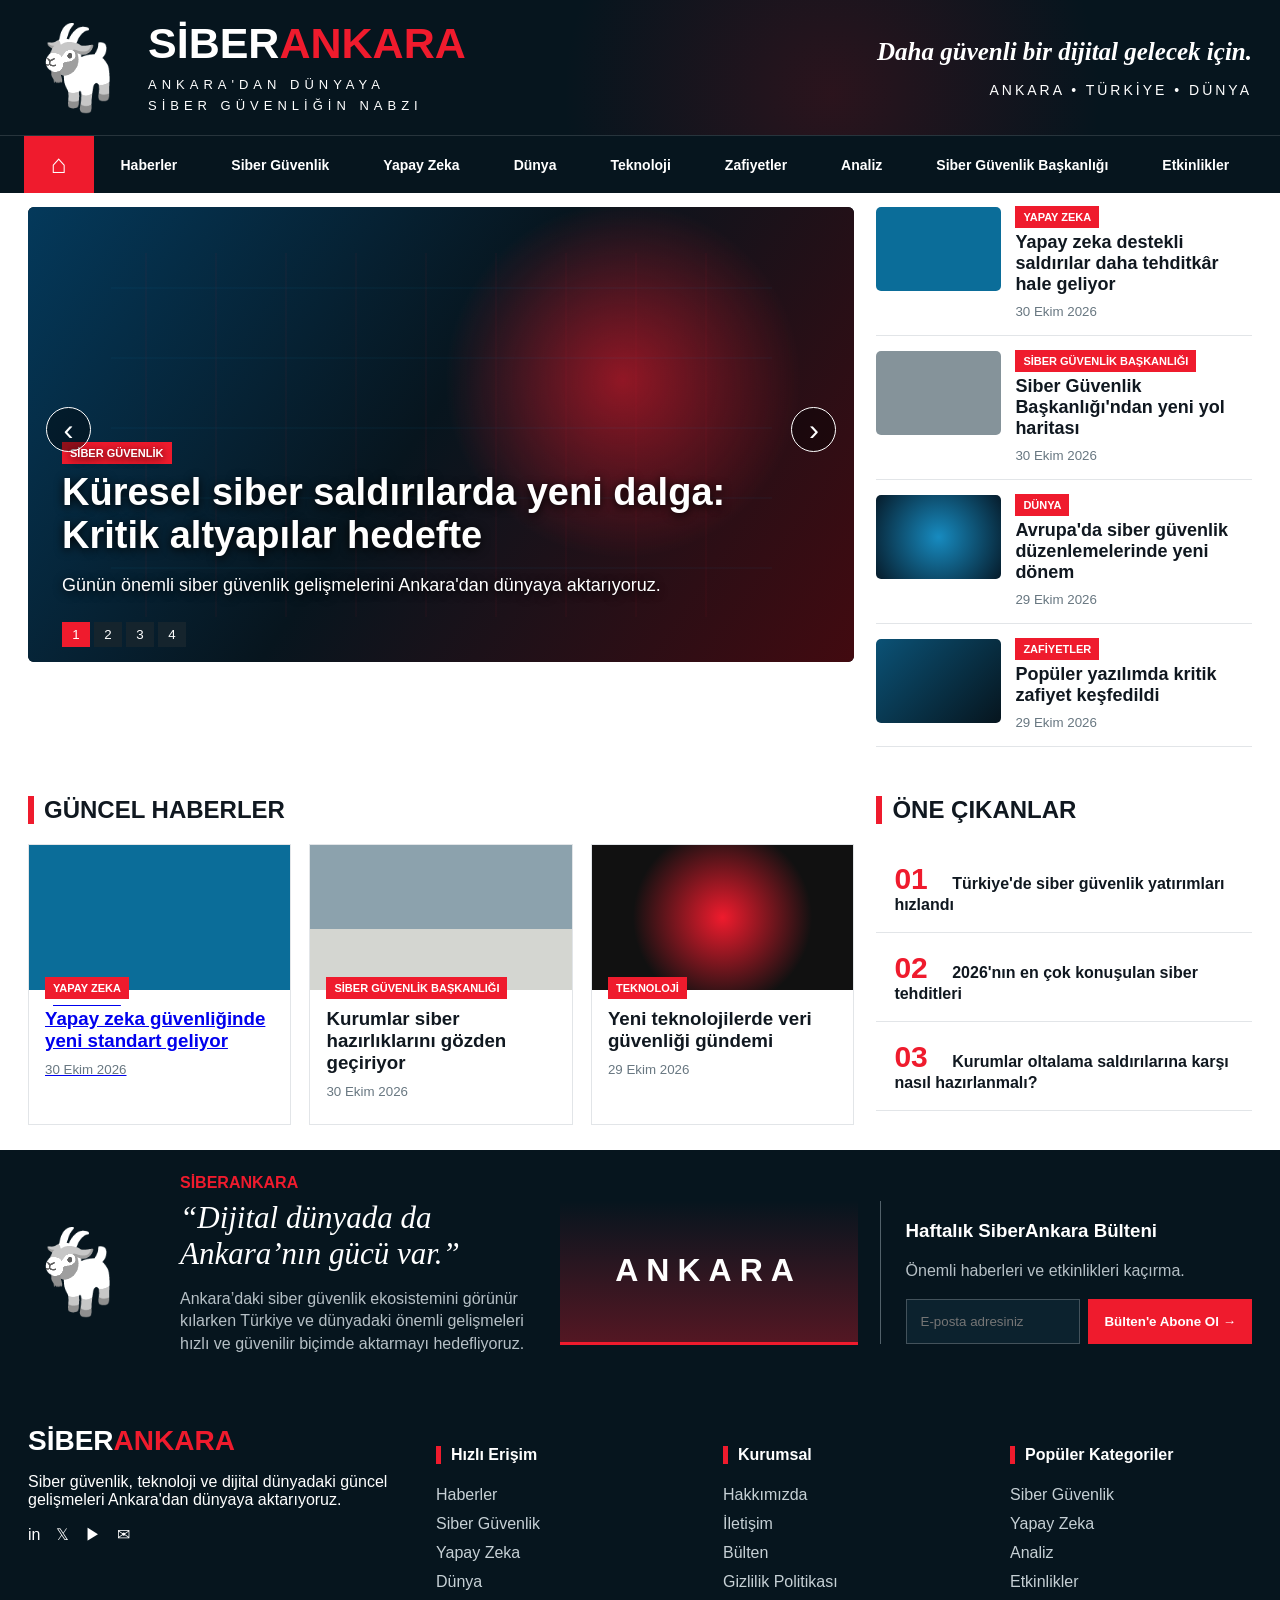
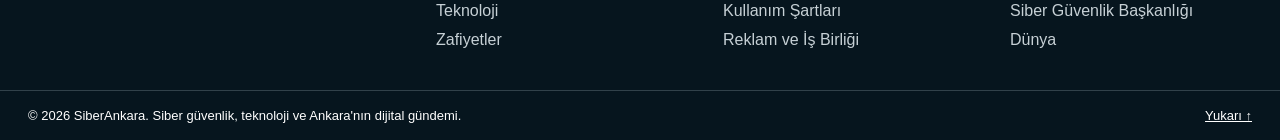
==== commit f66c295c: "Add files via upload" ====
--- a/index.html
+++ b/index.html
@@ -1,6 +1,6 @@
 <!doctype html><html lang="tr"><head><meta charset="utf-8"><meta name="viewport" content="width=device-width,initial-scale=1"><title>SiberAnkara</title><link rel="stylesheet" href="styles.css"></head><body>
 <header id="top"><div class="hero"><div class="goat">🐐</div><div><div class="logo">SİBER<span>ANKARA</span></div><div class="sub">ANKARA'DAN DÜNYAYA<br>SİBER GÜVENLİĞİN NABZI</div></div><div class="motto"><b>Daha güvenli bir dijital gelecek için.</b><small>ANKARA • TÜRKİYE • DÜNYA</small></div></div>
-<nav><a class="home" href="#top">⌂</a><a href="#haberler">Haberler</a><a href="#">Siber Güvenlik</a><a href="#">Yapay Zeka</a><a href="#">Dünya</a><a href="#">Teknoloji</a><a href="#">Zafiyetler</a><a href="#">Analiz</a><a href="#">Siber Güvenlik Başkanlığı</a><a href="#">Etkinlikler</a></nav></header>
+<nav><a class="home" href="#top">⌂</a><a href="haberler.html">Haberler</a><a href="#">Siber Güvenlik</a><a href="#">Yapay Zeka</a><a href="#">Dünya</a><a href="#">Teknoloji</a><a href="#">Zafiyetler</a><a href="#">Analiz</a><a href="#">Siber Güvenlik Başkanlığı</a><a href="#">Etkinlikler</a></nav></header>
 <main id="haberler"><section class="topgrid"><div class="slider">
 <div class="slide active"><div class="art a1"></div><div class="copy"><em>SİBER GÜVENLİK</em><h1>Küresel siber saldırılarda yeni dalga: Kritik altyapılar hedefte</h1><p>Günün önemli siber güvenlik gelişmelerini Ankara'dan dünyaya aktarıyoruz.</p></div></div>
 <div class="slide"><div class="art a2"></div><div class="copy"><em>YAPAY ZEKA</em><h1>Yapay zekâ güvenliğinde yeni dönem</h1><p>Yeni teknolojilerle tehdit ve savunma yöntemleri de değişiyor.</p></div></div>
@@ -8,7 +8,7 @@
 <div class="slide"><div class="art a4"></div><div class="copy"><em>ANKARA</em><h1>Başkentte siber güvenlik ekosistemi büyüyor</h1><p>Ankara'daki kurumlar, etkinlikler ve teknoloji gündemi SiberAnkara'da.</p></div></div>
 <button class="prev">‹</button><button class="next">›</button><div class="nums"></div></div>
 <aside class="side"><article><i class="pic p1"></i><div><em>YAPAY ZEKA</em><h3>Yapay zeka destekli saldırılar daha tehditkâr hale geliyor</h3><small>30 Ekim 2026</small></div></article><article><i class="pic p2"></i><div><em>SİBER GÜVENLİK BAŞKANLIĞI</em><h3>Siber Güvenlik Başkanlığı'ndan yeni yol haritası</h3><small>30 Ekim 2026</small></div></article><article><i class="pic p3"></i><div><em>DÜNYA</em><h3>Avrupa'da siber güvenlik düzenlemelerinde yeni dönem</h3><small>29 Ekim 2026</small></div></article><article><i class="pic p4"></i><div><em>ZAFİYETLER</em><h3>Popüler yazılımda kritik zafiyet keşfedildi</h3><small>29 Ekim 2026</small></div></article></aside></section>
-<section class="lower"><div><h2>GÜNCEL HABERLER</h2><div class="cards"><article><i class="cardpic c1"></i><em>YAPAY ZEKA</em><h3>Yapay zeka güvenliğinde yeni standart geliyor</h3><small>30 Ekim 2026</small></article><article><i class="cardpic c2"></i><em>SİBER GÜVENLİK BAŞKANLIĞI</em><h3>Kurumlar siber hazırlıklarını gözden geçiriyor</h3><small>30 Ekim 2026</small></article><article><i class="cardpic c3"></i><em>TEKNOLOJİ</em><h3>Yeni teknolojilerde veri güvenliği gündemi</h3><small>29 Ekim 2026</small></article></div></div>
+<section class="lower"><div><h2>GÜNCEL HABERLER</h2><div class="cards"><article class="news-card"><a href="haberler/yapay-zeka-guvenliginde-yeni-standart.html"><i class="cardpic c1"></i><em>YAPAY ZEKA</em><h3>Yapay zeka güvenliğinde yeni standart geliyor</h3><small>30 Ekim 2026</small></a></article><article><i class="cardpic c2"></i><em>SİBER GÜVENLİK BAŞKANLIĞI</em><h3>Kurumlar siber hazırlıklarını gözden geçiriyor</h3><small>30 Ekim 2026</small></article><article><i class="cardpic c3"></i><em>TEKNOLOJİ</em><h3>Yeni teknolojilerde veri güvenliği gündemi</h3><small>29 Ekim 2026</small></article></div></div>
 <aside class="popular"><h2>ÖNE ÇIKANLAR</h2><div><b>01</b> Türkiye'de siber güvenlik yatırımları hızlandı</div><div><b>02</b> 2026'nın en çok konuşulan siber tehditleri</div><div><b>03</b> Kurumlar oltalama saldırılarına karşı nasıl hazırlanmalı?</div></aside></section></main>
 <section class="newsletter"><div class="ng">🐐</div><div><label>SİBERANKARA</label><h2>“Dijital dünyada da<br>Ankara’nın gücü var.”</h2><p>Ankara’daki siber güvenlik ekosistemini görünür kılarken Türkiye ve dünyadaki önemli gelişmeleri hızlı ve güvenilir biçimde aktarmayı hedefliyoruz.</p></div><div class="ank">ANKARA</div><div class="signup"><h3>Haftalık SiberAnkara Bülteni</h3><p>Önemli haberleri ve etkinlikleri kaçırma.</p><form id="form"><input type="email" required placeholder="E-posta adresiniz"><button>Bülten'e Abone Ol →</button></form><small id="msg"></small></div></section>
 <footer><div class="fgrid"><div><div class="flogo">SİBER<span>ANKARA</span></div><p>Siber güvenlik, teknoloji ve dijital dünyadaki güncel gelişmeleri Ankara'dan dünyaya aktarıyoruz.</p><p>in　𝕏　▶　✉</p></div><div><h4>Hızlı Erişim</h4><a>Haberler</a><a>Siber Güvenlik</a><a>Yapay Zeka</a><a>Dünya</a><a>Teknoloji</a><a>Zafiyetler</a></div><div><h4>Kurumsal</h4><a>Hakkımızda</a><a>İletişim</a><a>Bülten</a><a>Gizlilik Politikası</a><a>Kullanım Şartları</a><a>Reklam ve İş Birliği</a></div><div><h4>Popüler Kategoriler</h4><a>Siber Güvenlik</a><a>Yapay Zeka</a><a>Analiz</a><a>Etkinlikler</a><a>Siber Güvenlik Başkanlığı</a><a>Dünya</a></div></div><div class="copyright">© 2026 SiberAnkara. Siber güvenlik, teknoloji ve Ankara'nın dijital gündemi. <a href="#top">Yukarı ↑</a></div></footer>
--- a/styles.css
+++ b/styles.css
@@ -1 +1,159 @@
-*{box-sizing:border-box}html{scroll-behavior:smooth}body{margin:0;font-family:Arial,sans-serif;color:#101820}header,.newsletter,footer{background:#06151e;color:white}.hero{max-width:1450px;margin:auto;min-height:135px;padding:12px 28px;display:flex;align-items:center;background:radial-gradient(circle at 65% 70%,#75111a55,transparent 32%)}.goat,.ng{font-size:82px;filter:grayscale(1) brightness(2);margin-right:18px}.logo,.flogo{font-size:43px;font-weight:900}.logo span,.flogo span{color:#ef1b2d}.sub{letter-spacing:5px;font-size:13px;line-height:1.6;margin-top:7px}.motto{margin-left:auto;text-align:right;font:italic 25px Georgia}.motto small{display:block;font:normal 14px Arial;letter-spacing:3px;margin-top:16px}nav{height:58px;display:flex;justify-content:center;border-top:1px solid #ffffff22;overflow:auto}nav a{color:white;text-decoration:none;white-space:nowrap;padding:0 27px;display:flex;align-items:center;font-weight:700;font-size:14px}nav a:hover{border-bottom:3px solid #ef1b2d}.home{background:#ef1b2d;font-size:26px}main{max-width:1450px;margin:14px auto;padding:0 28px}.topgrid,.lower{display:grid;grid-template-columns:2.2fr 1fr;gap:22px}.slider{height:455px;position:relative;overflow:hidden;border-radius:6px;background:#06151e}.slide{position:absolute;inset:0;opacity:0;transition:.4s}.slide.active{opacity:1}.art{position:absolute;inset:0}.a1{background:radial-gradient(circle at 72% 38%,#e21a2c99,transparent 27%),linear-gradient(125deg,#04395b,#07151e 48%,#420a10)}.a2{background:radial-gradient(circle at 30% 45%,#00a8e899,transparent 28%),linear-gradient(135deg,#06131d,#10364a,#29060a)}.a3{background:repeating-linear-gradient(120deg,#07131c 0 30px,#10222d 31px 32px)}.a4{background:linear-gradient(135deg,#102631,#7b111a)}.art:after{content:"";position:absolute;inset:10%;background:linear-gradient(90deg,transparent 49%,#ef1b2d22 50%,transparent 51%),linear-gradient(transparent 49%,#00a8e822 50%,transparent 51%);background-size:70px 70px}.copy{position:absolute;left:34px;right:30px;bottom:48px;color:white;text-shadow:0 2px 10px #000}.copy h1{font-size:38px;max-width:800px;margin:10px 0}.copy p{font-size:18px;max-width:760px}.copy em,.side em,.cards em{font-style:normal;background:#ef1b2d;color:white;font-size:11px;font-weight:800;padding:5px 8px}.prev,.next{position:absolute;z-index:5;top:44%;border:1px solid white;border-radius:50%;width:45px;height:45px;background:#0006;color:white;font-size:30px}.prev{left:18px}.next{right:18px}.nums{position:absolute;z-index:6;left:34px;bottom:15px;display:flex;gap:4px}.nums button{border:0;background:#15242d;color:white;width:28px;height:25px}.nums .active{background:#ef1b2d}.side article{display:grid;grid-template-columns:125px 1fr;gap:14px;padding-bottom:15px;margin-bottom:15px;border-bottom:1px solid #e2e5e8}.pic{height:84px;border-radius:5px;background:#0b6d99}.p2{background:#85939a}.p3{background:radial-gradient(circle,#178bc0,#061b2a)}.p4{background:linear-gradient(135deg,#0b5276,#06151e)}.side h3{margin:7px 0;font-size:18px}.side small,.cards small{color:#687781}.lower{margin-top:14px}.lower h2{border-left:6px solid #ef1b2d;padding-left:10px}.cards{display:grid;grid-template-columns:repeat(3,1fr);gap:18px}.cards article{border:1px solid #e2e5e8;padding-bottom:15px}.cardpic{display:block;height:145px;background:#0b6d99}.c2{background:linear-gradient(#8ca2ad 58%,#d4d6d1 58%)}.c3{background:radial-gradient(circle,#ef1b2d,#111 60%)}.cards em{position:relative;top:-12px;margin-left:16px}.cards h3,.cards small{display:block;margin:0 16px 10px}.popular div{padding:18px;border-bottom:1px solid #e2e5e8;font-weight:700}.popular b{color:#ef1b2d;font-size:30px;margin-right:20px}.newsletter{margin-top:25px;display:grid;grid-template-columns:130px 1.2fr 1fr 1.25fr;gap:22px;align-items:center;padding:24px max(28px,calc((100vw - 1394px)/2))}.newsletter label{color:#ef1b2d;font-weight:bold}.newsletter h2{font:italic 31px Georgia;margin:8px 0}.newsletter p{color:#b6c0c6;line-height:1.4}.ank{height:145px;display:flex;align-items:center;justify-content:center;border-bottom:3px solid #ef1b2d;background:linear-gradient(0deg,#ef1b2d55,transparent);font-size:32px;font-weight:900;letter-spacing:8px}.signup{border-left:1px solid #52616a;padding-left:25px}.signup form{display:flex;gap:8px}.signup input{min-width:0;flex:1;padding:14px;background:#0c222e;border:1px solid #43525b;color:white}.signup button{border:0;background:#ef1b2d;color:white;font-weight:bold;padding:0 16px}.fgrid{max-width:1450px;margin:auto;padding:30px 28px;display:grid;grid-template-columns:1.5fr repeat(3,1fr);gap:45px}.flogo{font-size:28px}.fgrid h4{border-left:5px solid #ef1b2d;padding-left:10px}.fgrid a{display:block;color:#c6d0d5;margin:11px 0}.copyright{border-top:1px solid #31414a;padding:17px max(28px,calc((100vw - 1394px)/2));font-size:13px}.copyright a{float:right;color:white}@media(max-width:950px){.motto{display:none}.topgrid,.lower{grid-template-columns:1fr}.newsletter{grid-template-columns:100px 1fr}.ank{display:none}.signup{grid-column:1/-1;border:0;padding:0}.fgrid{grid-template-columns:1fr 1fr}}@media(max-width:620px){.hero{min-height:100px;padding:8px 14px}.goat{font-size:55px}.logo{font-size:30px}.sub{font-size:9px;letter-spacing:2px}nav{justify-content:flex-start}nav a{padding:0 15px}main{padding:0 12px}.slider{height:420px}.copy{left:20px}.copy h1{font-size:27px}.copy p{font-size:15px}.cards{grid-template-columns:1fr}.newsletter{grid-template-columns:1fr;padding:20px 16px}.ng{display:none}.signup form{flex-direction:column}.signup button{padding:14px}.fgrid{grid-template-columns:1fr;padding:24px 18px}.copyright{padding:16px 18px}.copyright a{float:none;display:block;margin-top:10px}}+*{box-sizing:border-box}html{scroll-behavior:smooth}body{margin:0;font-family:Arial,sans-serif;color:#101820}header,.newsletter,footer{background:#06151e;color:white}.hero{max-width:1450px;margin:auto;min-height:135px;padding:12px 28px;display:flex;align-items:center;background:radial-gradient(circle at 65% 70%,#75111a55,transparent 32%)}.goat,.ng{font-size:82px;filter:grayscale(1) brightness(2);margin-right:18px}.logo,.flogo{font-size:43px;font-weight:900}.logo span,.flogo span{color:#ef1b2d}.sub{letter-spacing:5px;font-size:13px;line-height:1.6;margin-top:7px}.motto{margin-left:auto;text-align:right;font:italic 25px Georgia}.motto small{display:block;font:normal 14px Arial;letter-spacing:3px;margin-top:16px}nav{height:58px;display:flex;justify-content:center;border-top:1px solid #ffffff22;overflow:auto}nav a{color:white;text-decoration:none;white-space:nowrap;padding:0 27px;display:flex;align-items:center;font-weight:700;font-size:14px}nav a:hover{border-bottom:3px solid #ef1b2d}.home{background:#ef1b2d;font-size:26px}main{max-width:1450px;margin:14px auto;padding:0 28px}.topgrid,.lower{display:grid;grid-template-columns:2.2fr 1fr;gap:22px}.slider{height:455px;position:relative;overflow:hidden;border-radius:6px;background:#06151e}.slide{position:absolute;inset:0;opacity:0;transition:.4s}.slide.active{opacity:1}.art{position:absolute;inset:0}.a1{background:radial-gradient(circle at 72% 38%,#e21a2c99,transparent 27%),linear-gradient(125deg,#04395b,#07151e 48%,#420a10)}.a2{background:radial-gradient(circle at 30% 45%,#00a8e899,transparent 28%),linear-gradient(135deg,#06131d,#10364a,#29060a)}.a3{background:repeating-linear-gradient(120deg,#07131c 0 30px,#10222d 31px 32px)}.a4{background:linear-gradient(135deg,#102631,#7b111a)}.art:after{content:"";position:absolute;inset:10%;background:linear-gradient(90deg,transparent 49%,#ef1b2d22 50%,transparent 51%),linear-gradient(transparent 49%,#00a8e822 50%,transparent 51%);background-size:70px 70px}.copy{position:absolute;left:34px;right:30px;bottom:48px;color:white;text-shadow:0 2px 10px #000}.copy h1{font-size:38px;max-width:800px;margin:10px 0}.copy p{font-size:18px;max-width:760px}.copy em,.side em,.cards em{font-style:normal;background:#ef1b2d;color:white;font-size:11px;font-weight:800;padding:5px 8px}.prev,.next{position:absolute;z-index:5;top:44%;border:1px solid white;border-radius:50%;width:45px;height:45px;background:#0006;color:white;font-size:30px}.prev{left:18px}.next{right:18px}.nums{position:absolute;z-index:6;left:34px;bottom:15px;display:flex;gap:4px}.nums button{border:0;background:#15242d;color:white;width:28px;height:25px}.nums .active{background:#ef1b2d}.side article{display:grid;grid-template-columns:125px 1fr;gap:14px;padding-bottom:15px;margin-bottom:15px;border-bottom:1px solid #e2e5e8}.pic{height:84px;border-radius:5px;background:#0b6d99}.p2{background:#85939a}.p3{background:radial-gradient(circle,#178bc0,#061b2a)}.p4{background:linear-gradient(135deg,#0b5276,#06151e)}.side h3{margin:7px 0;font-size:18px}.side small,.cards small{color:#687781}.lower{margin-top:14px}.lower h2{border-left:6px solid #ef1b2d;padding-left:10px}.cards{display:grid;grid-template-columns:repeat(3,1fr);gap:18px}.cards article{border:1px solid #e2e5e8;padding-bottom:15px}.cardpic{display:block;height:145px;background:#0b6d99}.c2{background:linear-gradient(#8ca2ad 58%,#d4d6d1 58%)}.c3{background:radial-gradient(circle,#ef1b2d,#111 60%)}.cards em{position:relative;top:-12px;margin-left:16px}.cards h3,.cards small{display:block;margin:0 16px 10px}.popular div{padding:18px;border-bottom:1px solid #e2e5e8;font-weight:700}.popular b{color:#ef1b2d;font-size:30px;margin-right:20px}.newsletter{margin-top:25px;display:grid;grid-template-columns:130px 1.2fr 1fr 1.25fr;gap:22px;align-items:center;padding:24px max(28px,calc((100vw - 1394px)/2))}.newsletter label{color:#ef1b2d;font-weight:bold}.newsletter h2{font:italic 31px Georgia;margin:8px 0}.newsletter p{color:#b6c0c6;line-height:1.4}.ank{height:145px;display:flex;align-items:center;justify-content:center;border-bottom:3px solid #ef1b2d;background:linear-gradient(0deg,#ef1b2d55,transparent);font-size:32px;font-weight:900;letter-spacing:8px}.signup{border-left:1px solid #52616a;padding-left:25px}.signup form{display:flex;gap:8px}.signup input{min-width:0;flex:1;padding:14px;background:#0c222e;border:1px solid #43525b;color:white}.signup button{border:0;background:#ef1b2d;color:white;font-weight:bold;padding:0 16px}.fgrid{max-width:1450px;margin:auto;padding:30px 28px;display:grid;grid-template-columns:1.5fr repeat(3,1fr);gap:45px}.flogo{font-size:28px}.fgrid h4{border-left:5px solid #ef1b2d;padding-left:10px}.fgrid a{display:block;color:#c6d0d5;margin:11px 0}.copyright{border-top:1px solid #31414a;padding:17px max(28px,calc((100vw - 1394px)/2));font-size:13px}.copyright a{float:right;color:white}@media(max-width:950px){.motto{display:none}.topgrid,.lower{grid-template-columns:1fr}.newsletter{grid-template-columns:100px 1fr}.ank{display:none}.signup{grid-column:1/-1;border:0;padding:0}.fgrid{grid-template-columns:1fr 1fr}}@media(max-width:620px){.hero{min-height:100px;padding:8px 14px}.goat{font-size:55px}.logo{font-size:30px}.sub{font-size:9px;letter-spacing:2px}nav{justify-content:flex-start}nav a{padding:0 15px}main{padding:0 12px}.slider{height:420px}.copy{left:20px}.copy h1{font-size:27px}.copy p{font-size:15px}.cards{grid-template-columns:1fr}.newsletter{grid-template-columns:1fr;padding:20px 16px}.ng{display:none}.signup form{flex-direction:column}.signup button{padding:14px}.fgrid{grid-template-columns:1fr;padding:24px 18px}.copyright{padding:16px 18px}.copyright a{float:none;display:block;margin-top:10px}}
+
+/* ===== SiberAnkara Haberler / Haber Detay İyileştirmeleri ===== */
+
+/* Haber listesi */
+.news-page{
+  width:100%;
+  overflow:hidden;
+}
+
+.news-list{
+  display:grid;
+  gap:22px;
+}
+
+.news-list article{
+  width:100%;
+  border:1px solid #e2e5e8;
+  border-radius:8px;
+  overflow:hidden;
+  background:#fff;
+}
+
+.news-list article a{
+  display:grid;
+  grid-template-columns:minmax(260px,420px) minmax(0,1fr);
+  color:inherit;
+  text-decoration:none;
+}
+
+.news-list .cardpic{
+  width:100%;
+  height:270px;
+  background-size:cover;
+  background-position:center;
+  background-repeat:no-repeat;
+}
+
+.news-list article a > div{
+  min-width:0;
+  padding:36px;
+  align-self:center;
+}
+
+.news-list article em{
+  display:inline-block;
+  font-style:normal;
+  background:#ef1b2d;
+  color:#fff;
+  font-size:13px;
+  font-weight:800;
+  padding:7px 11px;
+  margin-bottom:12px;
+}
+
+.news-list article h2{
+  margin:0 0 16px;
+  font-size:30px;
+  line-height:1.15;
+  overflow-wrap:anywhere;
+}
+
+.news-list article p{
+  margin:0 0 22px;
+  color:#687781;
+  font-size:18px;
+  line-height:1.5;
+  overflow-wrap:anywhere;
+}
+
+.news-list article small{
+  font-size:15px;
+}
+
+/* Haber detay sayfası */
+.article-page{
+  max-width:1200px;
+  margin:45px auto;
+  overflow:hidden;
+}
+
+.article-page article{
+  min-width:0;
+}
+
+.article-hero{
+  width:100%;
+  margin:30px 0;
+  overflow:hidden;
+  border-radius:10px;
+}
+
+.article-hero img{
+  display:block;
+  width:100%;
+  max-width:100%;
+  height:auto;
+  object-fit:cover;
+}
+
+.article-page p,
+.article-page h1,
+.article-page h2{
+  overflow-wrap:anywhere;
+}
+
+/* Tablet */
+@media(max-width:900px){
+  .news-list article a{
+    grid-template-columns:300px minmax(0,1fr);
+  }
+
+  .news-list .cardpic{
+    height:240px;
+  }
+
+  .news-list article a > div{
+    padding:26px;
+  }
+
+  .news-list article h2{
+    font-size:25px;
+  }
+
+  .news-list article p{
+    font-size:16px;
+  }
+}
+
+/* Mobil */
+@media(max-width:650px){
+  .news-list article a{
+    display:block;
+  }
+
+  .news-list .cardpic{
+    height:210px;
+  }
+
+  .news-list article a > div{
+    padding:22px 18px 24px;
+  }
+
+  .news-list article h2{
+    font-size:23px;
+  }
+
+  .news-list article p{
+    font-size:16px;
+  }
+
+  .article-page{
+    margin:25px auto;
+  }
+
+  .article-hero{
+    margin:22px 0;
+  }
+}
